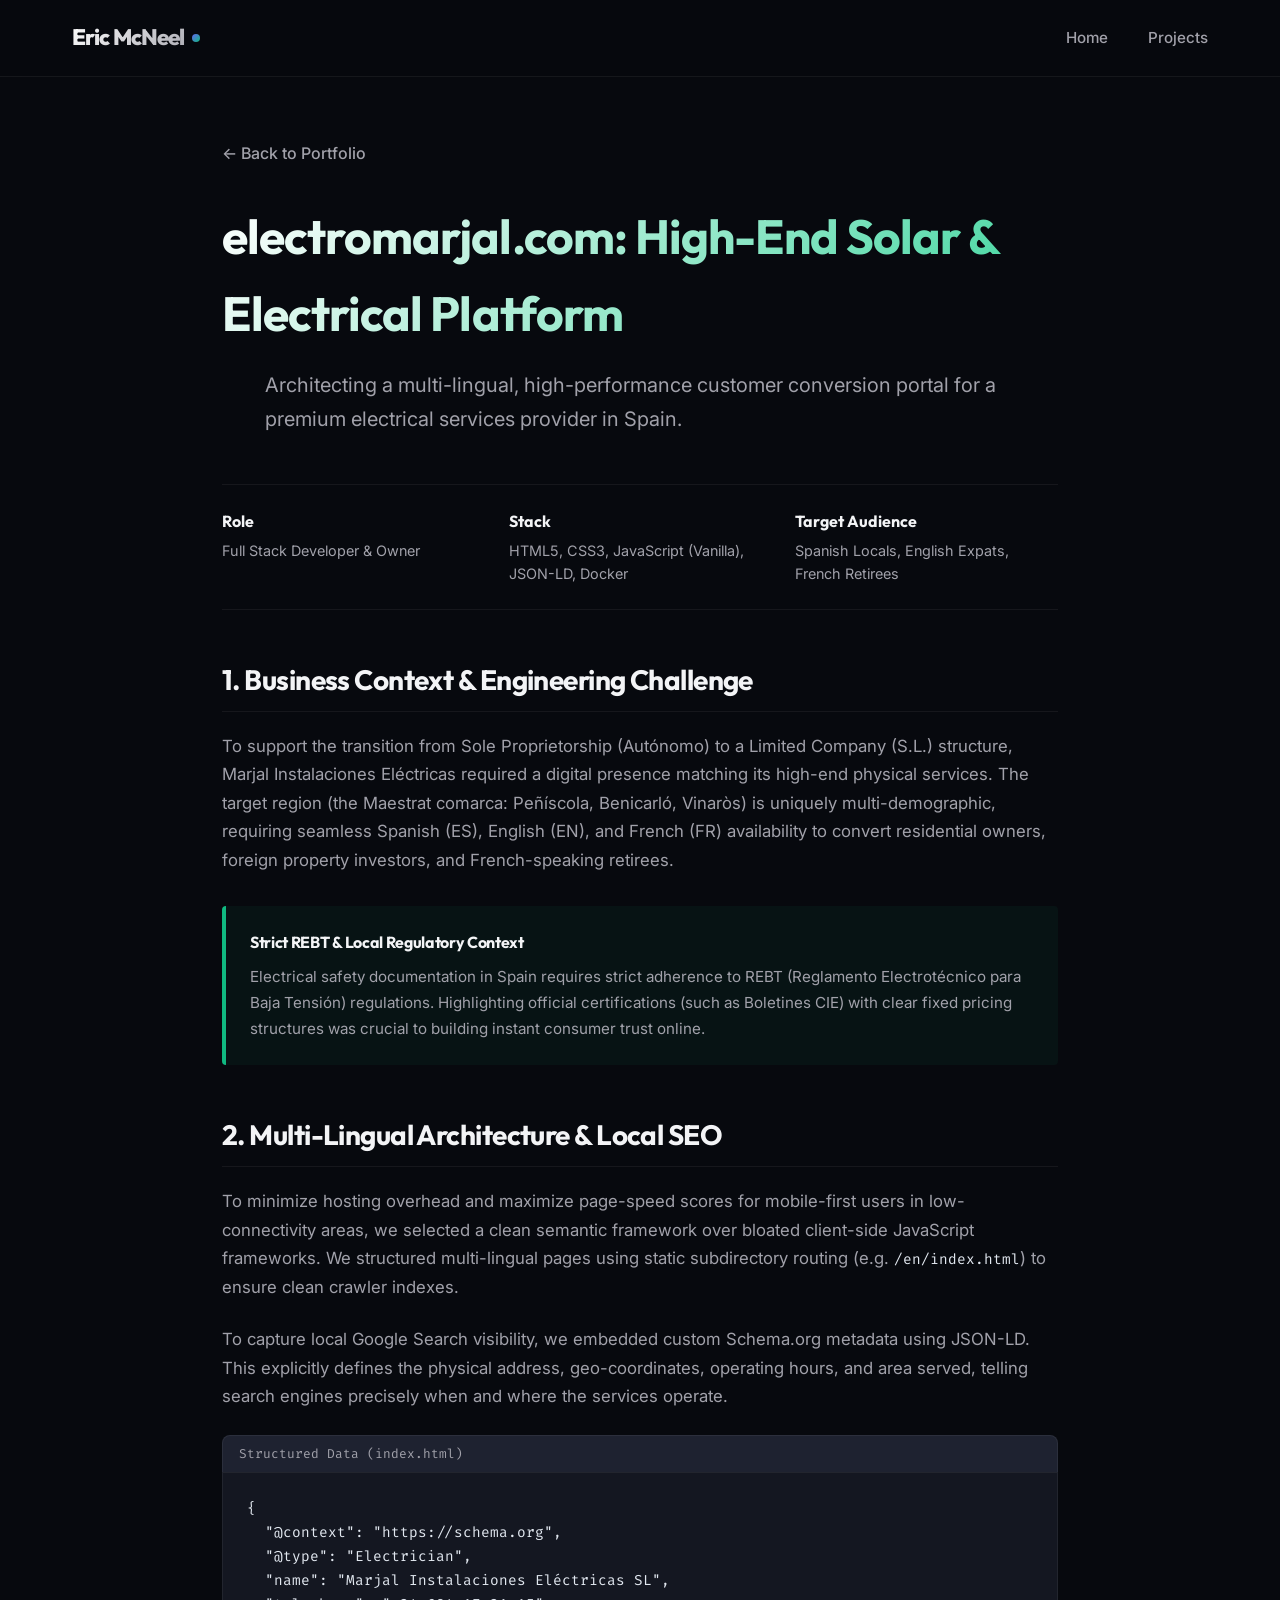
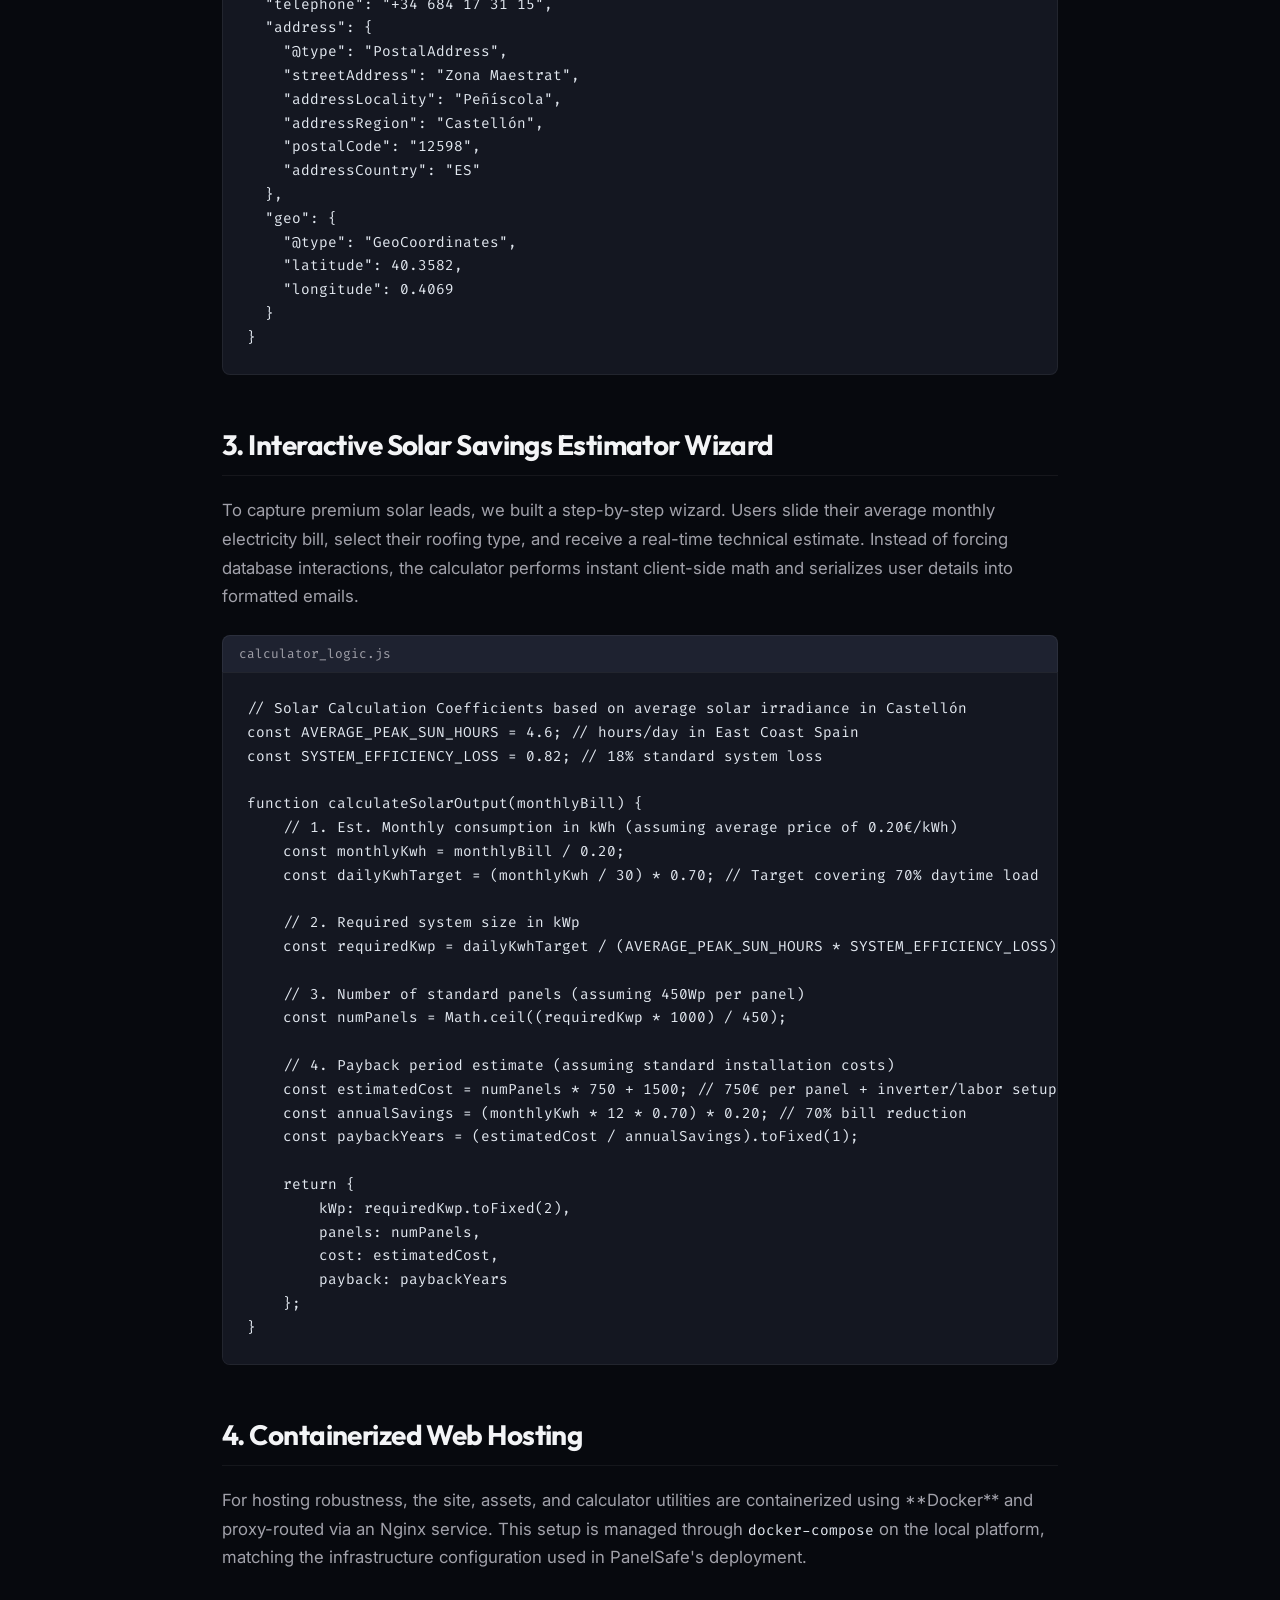
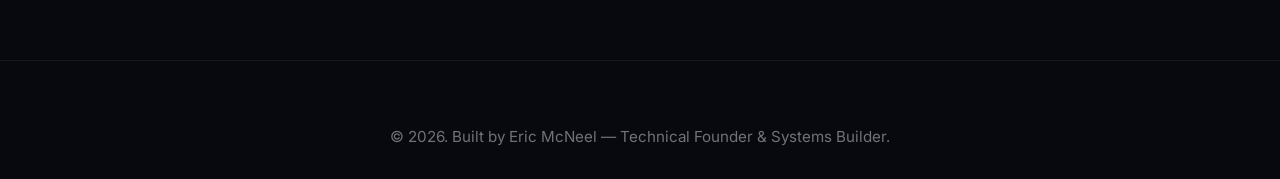
==== projects/electromarjal_case_study.html @ 5fd79336 "Initial commit: Eric McNeel portfolio site Static single-page portfolio with project case studies (P" ====
<!DOCTYPE html>
<html lang="en">
<head>
    <meta charset="UTF-8">
    <meta name="viewport" content="width=device-width, initial-scale=1.0">
    <title>electromarjal.com Case Study | Eric McNeel Portfolio</title>
    <link rel="stylesheet" href="../css/style.css">
    <!-- Google Fonts -->
    <link rel="preconnect" href="https://fonts.googleapis.com">
    <link rel="preconnect" href="https://fonts.gstatic.com" crossorigin>
    <link href="https://fonts.googleapis.com/css2?family=Inter:wght@300;400;500;600;700&family=Outfit:wght@400;600;800&family=Fira+Code:wght@400;500&display=swap" rel="stylesheet">
    <style>
        /* Specific page additions */
        body {
            font-family: var(--font-body);
        }
        .container-narrow {
            max-width: 900px;
            margin: 0 auto;
            padding: 4rem 2rem;
        }
        .back-link {
            display: inline-flex;
            align-items: center;
            color: var(--text-secondary);
            text-decoration: none;
            font-weight: 500;
            margin-bottom: 2rem;
            transition: color 0.3s;
        }
        .back-link:hover {
            color: var(--text-primary);
        }
        h1.title {
            font-size: 3rem;
            letter-spacing: -0.02em;
            margin-bottom: 1rem;
            background: linear-gradient(135deg, #ffffff, #34d399);
            -webkit-background-clip: text;
            -webkit-text-fill-color: transparent;
        }
        .meta-grid {
            display: grid;
            grid-template-columns: repeat(auto-fit, minmax(200px, 1fr));
            gap: 1.5rem;
            border-top: 1px solid var(--glass-border);
            border-bottom: 1px solid var(--glass-border);
            padding: 1.5rem 0;
            margin: 2rem 0 3rem;
            color: var(--text-secondary);
            font-size: 0.9rem;
        }
        .meta-item strong {
            display: block;
            color: var(--text-primary);
            font-family: var(--font-heading);
            font-size: 1rem;
            margin-bottom: 0.25rem;
        }
        .rich-content h2 {
            font-size: 1.75rem;
            margin: 3rem 0 1.25rem;
            border-bottom: 1px solid var(--glass-border);
            padding-bottom: 0.5rem;
        }
        .rich-content p {
            color: var(--text-secondary);
            font-size: 1.05rem;
            margin-bottom: 1.5rem;
            line-height: 1.7;
        }
        .rich-content ul {
            list-style-position: inside;
            color: var(--text-secondary);
            margin-bottom: 1.5rem;
            padding-left: 1rem;
        }
        .rich-content li {
            margin-bottom: 0.5rem;
        }
        /* Code styling */
        pre {
            background: #141721;
            border: 1px solid var(--glass-border);
            border-radius: 8px;
            padding: 1.5rem;
            overflow-x: auto;
            margin: 1.5rem 0 2rem;
        }
        code {
            font-family: 'Fira Code', monospace;
            font-size: 0.9rem;
            color: #e2e8f0;
        }
        .code-header {
            display: flex;
            justify-content: space-between;
            align-items: center;
            background: #1e2230;
            border: 1px solid var(--glass-border);
            border-bottom: none;
            padding: 0.5rem 1rem;
            border-top-left-radius: 8px;
            border-top-right-radius: 8px;
            font-size: 0.8rem;
            color: var(--text-secondary);
            margin-top: 1.5rem;
            font-family: 'Fira Code', monospace;
        }
        .code-header + pre {
            margin-top: 0;
            border-top-left-radius: 0;
            border-top-right-radius: 0;
        }
        .alert-box {
            background: rgba(16, 185, 129, 0.05);
            border-left: 4px solid var(--accent-green);
            padding: 1.5rem;
            border-radius: 4px;
            margin: 2rem 0;
        }
        .alert-box h4 {
            color: var(--text-primary);
            margin-bottom: 0.5rem;
            font-family: var(--font-heading);
        }
        .alert-box p {
            margin-bottom: 0;
            font-size: 0.95rem;
        }
    </style>
</head>
<body>
    <header>
        <nav>
            <div class="logo">Eric McNeel<span class="logo-dot"></span></div>
            <ul>
                <li><a href="../index.html">Home</a></li>
                <li><a href="../index.html#projects">Projects</a></li>
            </ul>
        </nav>
    </header>

    <main class="container-narrow">
        <a href="../index.html" class="back-link">&larr; Back to Portfolio</a>
        
        <h1 class="title">electromarjal.com: High-End Solar & Electrical Platform</h1>
        <p class="hero-subtext">Architecting a multi-lingual, high-performance customer conversion portal for a premium electrical services provider in Spain.</p>

        <div class="meta-grid">
            <div class="meta-item">
                <strong>Role</strong>
                Full Stack Developer & Owner
            </div>
            <div class="meta-item">
                <strong>Stack</strong>
                HTML5, CSS3, JavaScript (Vanilla), JSON-LD, Docker
            </div>
            <div class="meta-item">
                <strong>Target Audience</strong>
                Spanish Locals, English Expats, French Retirees
            </div>
        </div>

        <div class="rich-content">
            <h2>1. Business Context & Engineering Challenge</h2>
            <p>To support the transition from Sole Proprietorship (Autónomo) to a Limited Company (S.L.) structure, Marjal Instalaciones Eléctricas required a digital presence matching its high-end physical services. The target region (the Maestrat comarca: Peñíscola, Benicarló, Vinaròs) is uniquely multi-demographic, requiring seamless Spanish (ES), English (EN), and French (FR) availability to convert residential owners, foreign property investors, and French-speaking retirees.</p>
            
            <div class="alert-box">
                <h4>Strict REBT & Local Regulatory Context</h4>
                <p>Electrical safety documentation in Spain requires strict adherence to REBT (Reglamento Electrotécnico para Baja Tensión) regulations. Highlighting official certifications (such as Boletines CIE) with clear fixed pricing structures was crucial to building instant consumer trust online.</p>
            </div>

            <h2>2. Multi-Lingual Architecture & Local SEO</h2>
            <p>To minimize hosting overhead and maximize page-speed scores for mobile-first users in low-connectivity areas, we selected a clean semantic framework over bloated client-side JavaScript frameworks. We structured multi-lingual pages using static subdirectory routing (e.g. <code>/en/index.html</code>) to ensure clean crawler indexes.</p>
            <p>To capture local Google Search visibility, we embedded custom Schema.org metadata using JSON-LD. This explicitly defines the physical address, geo-coordinates, operating hours, and area served, telling search engines precisely when and where the services operate.</p>

            <div class="code-header">Structured Data (index.html)</div>
            <pre><code>{
  "@context": "https://schema.org",
  "@type": "Electrician",
  "name": "Marjal Instalaciones Eléctricas SL",
  "telephone": "+34 684 17 31 15",
  "address": {
    "@type": "PostalAddress",
    "streetAddress": "Zona Maestrat",
    "addressLocality": "Peñíscola",
    "addressRegion": "Castellón",
    "postalCode": "12598",
    "addressCountry": "ES"
  },
  "geo": {
    "@type": "GeoCoordinates",
    "latitude": 40.3582,
    "longitude": 0.4069
  }
}</code></pre>

            <h2>3. Interactive Solar Savings Estimator Wizard</h2>
            <p>To capture premium solar leads, we built a step-by-step wizard. Users slide their average monthly electricity bill, select their roofing type, and receive a real-time technical estimate. Instead of forcing database interactions, the calculator performs instant client-side math and serializes user details into formatted emails.</p>

            <div class="code-header">calculator_logic.js</div>
            <pre><code>// Solar Calculation Coefficients based on average solar irradiance in Castellón
const AVERAGE_PEAK_SUN_HOURS = 4.6; // hours/day in East Coast Spain
const SYSTEM_EFFICIENCY_LOSS = 0.82; // 18% standard system loss

function calculateSolarOutput(monthlyBill) {
    // 1. Est. Monthly consumption in kWh (assuming average price of 0.20€/kWh)
    const monthlyKwh = monthlyBill / 0.20;
    const dailyKwhTarget = (monthlyKwh / 30) * 0.70; // Target covering 70% daytime load
    
    // 2. Required system size in kWp
    const requiredKwp = dailyKwhTarget / (AVERAGE_PEAK_SUN_HOURS * SYSTEM_EFFICIENCY_LOSS);
    
    // 3. Number of standard panels (assuming 450Wp per panel)
    const numPanels = Math.ceil((requiredKwp * 1000) / 450);
    
    // 4. Payback period estimate (assuming standard installation costs)
    const estimatedCost = numPanels * 750 + 1500; // 750€ per panel + inverter/labor setup
    const annualSavings = (monthlyKwh * 12 * 0.70) * 0.20; // 70% bill reduction
    const paybackYears = (estimatedCost / annualSavings).toFixed(1);
    
    return {
        kWp: requiredKwp.toFixed(2),
        panels: numPanels,
        cost: estimatedCost,
        payback: paybackYears
    };
}</code></pre>

            <h2>4. Containerized Web Hosting</h2>
            <p>For hosting robustness, the site, assets, and calculator utilities are containerized using **Docker** and proxy-routed via an Nginx service. This setup is managed through <code>docker-compose</code> on the local platform, matching the infrastructure configuration used in PanelSafe's deployment.</p>
        </div>
    </main>

    <footer>
        <p>&copy; 2026. Built by Eric McNeel — Technical Founder & Systems Builder.</p>
    </footer>
</body>
</html>
---- css/style.css ----
/* ==========================================
   Core Design System & Reset
   ========================================== */
:root {
    --bg-primary: #07090e;
    --bg-secondary: #0e121a;
    --bg-tertiary: #141b27;
    
    --accent-purple: #6366f1;
    --accent-purple-hover: #4f46e5;
    --accent-purple-glow: rgba(99, 102, 241, 0.15);
    
    --accent-green: #10b981;
    --accent-green-hover: #059669;
    --accent-green-glow: rgba(16, 185, 129, 0.15);

    --accent-red: #ef4444;
    --accent-red-glow: rgba(239, 68, 68, 0.15);
    
    --text-primary: #f3f4f6;
    --text-secondary: #a1a1aa;
    --text-muted: #71717a;
    
    --glass-bg: rgba(255, 255, 255, 0.02);
    --glass-border: rgba(255, 255, 255, 0.06);
    --glass-border-hover: rgba(255, 255, 255, 0.15);
    
    --font-heading: 'Outfit', sans-serif;
    --font-body: 'Inter', sans-serif;
    --font-mono: 'Fira Code', monospace;
    
    --shadow-sm: 0 2px 8px rgba(0, 0, 0, 0.5);
    --shadow-md: 0 8px 24px rgba(0, 0, 0, 0.6);
    --shadow-lg: 0 16px 40px rgba(0, 0, 0, 0.8);
    
    --transition-smooth: all 0.4s cubic-bezier(0.16, 1, 0.3, 1);
}

* {
    box-sizing: border-box;
    margin: 0;
    padding: 0;
}

html {
    scroll-behavior: smooth;
}

body {
    background-color: var(--bg-primary);
    color: var(--text-primary);
    font-family: var(--font-body);
    line-height: 1.6;
    overflow-x: hidden;
    -webkit-font-smoothing: antialiased;
}

/* Scrollbar Customization */
::-webkit-scrollbar {
    width: 8px;
}
::-webkit-scrollbar-track {
    background: var(--bg-primary);
}
::-webkit-scrollbar-thumb {
    background: var(--bg-tertiary);
    border-radius: 4px;
}
::-webkit-scrollbar-thumb:hover {
    background: var(--accent-purple);
}

/* ==========================================
   Typography & Typography Utilities
   ========================================== */
h1, h2, h3, h4 {
    font-family: var(--font-heading);
    font-weight: 700;
    letter-spacing: -0.02em;
}

p {
    color: var(--text-secondary);
}

a {
    color: inherit;
    text-decoration: none;
    transition: var(--transition-smooth);
}

/* ==========================================
   Layout & Grid Utilities
   ========================================== */
.container {
    max-width: 1200px;
    margin: 0 auto;
    padding: 0 2rem;
}

.section {
    padding: 8rem 0;
    position: relative;
}

.section-title {
    font-size: 2.5rem;
    margin-bottom: 3.5rem;
    text-align: center;
    position: relative;
    background: linear-gradient(135deg, #ffffff, #a1a1aa);
    -webkit-background-clip: text;
    -webkit-text-fill-color: transparent;
}

.section-title::after {
    content: '';
    display: block;
    width: 60px;
    height: 4px;
    background: linear-gradient(90deg, var(--accent-purple), var(--accent-green));
    margin: 0.75rem auto 0;
    border-radius: 2px;
}

/* ==========================================
   Header & Navigation
   ========================================== */
header {
    background: rgba(7, 9, 14, 0.75);
    backdrop-filter: blur(20px);
    -webkit-backdrop-filter: blur(20px);
    border-bottom: 1px solid var(--glass-border);
    position: sticky;
    top: 0;
    z-index: 100;
    transition: var(--transition-smooth);
}

nav {
    display: flex;
    justify-content: space-between;
    align-items: center;
    max-width: 1200px;
    margin: 0 auto;
    padding: 1.25rem 2rem;
}

.logo {
    font-family: var(--font-heading);
    font-size: 1.4rem;
    font-weight: 800;
    letter-spacing: -0.04em;
    background: linear-gradient(135deg, #ffffff, #a1a1aa);
    -webkit-background-clip: text;
    -webkit-text-fill-color: transparent;
    display: flex;
    align-items: center;
    gap: 0.5rem;
}

.logo-dot {
    width: 8px;
    height: 8px;
    background: linear-gradient(135deg, var(--accent-purple), var(--accent-green));
    border-radius: 50%;
    display: inline-block;
}

nav ul {
    list-style: none;
    display: flex;
    gap: 2.5rem;
    align-items: center;
}

nav a {
    color: var(--text-secondary);
    font-size: 0.95rem;
    font-weight: 500;
    position: relative;
    padding: 0.25rem 0;
}

nav a::after {
    content: '';
    position: absolute;
    bottom: 0;
    left: 0;
    width: 0;
    height: 1px;
    background: var(--accent-purple);
    transition: var(--transition-smooth);
}

nav a:hover {
    color: var(--text-primary);
}

nav a:hover::after {
    width: 100%;
}

nav a.active {
    color: var(--text-primary);
}

nav a.active::after {
    width: 100%;
    background: linear-gradient(90deg, var(--accent-purple), var(--accent-green));
}

/* ==========================================
   Hero Section
   ========================================== */
.hero-section {
    display: flex;
    align-items: center;
    justify-content: center;
    min-height: 85vh;
    padding: 6rem 2rem;
    text-align: center;
    background: 
        radial-gradient(circle at 20% 30%, rgba(99, 102, 241, 0.08) 0%, transparent 45%),
        radial-gradient(circle at 80% 70%, rgba(16, 185, 129, 0.08) 0%, transparent 45%);
    position: relative;
}

.hero-content {
    max-width: 900px;
    z-index: 2;
}

.hero-badge-container {
    display: flex;
    justify-content: center;
    gap: 0.75rem;
    margin-bottom: 1.75rem;
    flex-wrap: wrap;
}

.badge {
    display: inline-flex;
    align-items: center;
    gap: 0.5rem;
    background: rgba(255, 255, 255, 0.03);
    border: 1px solid var(--glass-border);
    color: var(--text-primary);
    padding: 0.4rem 1.1rem;
    border-radius: 9999px;
    font-size: 0.8rem;
    font-weight: 600;
    letter-spacing: 0.03em;
    text-transform: uppercase;
}

.badge.purple {
    background: rgba(99, 102, 241, 0.06);
    border-color: rgba(99, 102, 241, 0.2);
    color: #a5b4fc;
}

.badge.green {
    background: rgba(16, 185, 129, 0.06);
    border-color: rgba(16, 185, 129, 0.2);
    color: #6ee7b7;
}

.hero-section h1 {
    font-size: 4rem;
    line-height: 1.1;
    letter-spacing: -0.03em;
    margin-bottom: 1.5rem;
    font-weight: 800;
    background: linear-gradient(135deg, #ffffff 30%, #a1a1aa 100%);
    -webkit-background-clip: text;
    -webkit-text-fill-color: transparent;
}

.hero-subtext {
    font-size: 1.25rem;
    color: var(--text-secondary);
    margin-bottom: 3rem;
    line-height: 1.7;
    max-width: 750px;
    margin-left: auto;
    margin-right: auto;
}

.cta-buttons {
    display: flex;
    justify-content: center;
    gap: 1.25rem;
}

.btn {
    display: inline-flex;
    align-items: center;
    gap: 0.5rem;
    padding: 0.85rem 2rem;
    border-radius: 10px;
    font-weight: 600;
    font-size: 0.95rem;
    transition: var(--transition-smooth);
    cursor: pointer;
}

.btn.primary-purple {
    background-color: var(--accent-purple);
    color: white;
    box-shadow: 0 4px 20px rgba(99, 102, 241, 0.25);
}

.btn.primary-purple:hover {
    background-color: var(--accent-purple-hover);
    transform: translateY(-3px);
    box-shadow: 0 10px 25px rgba(99, 102, 241, 0.4);
}

.btn.primary-green {
    background-color: var(--accent-green);
    color: white;
    box-shadow: 0 4px 20px rgba(16, 185, 129, 0.25);
}

.btn.primary-green:hover {
    background-color: var(--accent-green-hover);
    transform: translateY(-3px);
    box-shadow: 0 10px 25px rgba(16, 185, 129, 0.4);
}

.btn.secondary {
    background: var(--glass-bg);
    color: var(--text-primary);
    border: 1px solid var(--glass-border);
}

.btn.secondary:hover {
    background: var(--glass-hover);
    border-color: var(--glass-border-hover);
    transform: translateY(-3px);
}

/* ==========================================
   Two-Column Spotlight Projects Section
   ========================================== */
.projects-grid {
    display: grid;
    grid-template-columns: repeat(2, 1fr);
    gap: 2.5rem;
}

.project-card {
    background: var(--bg-secondary);
    border: 1px solid var(--glass-border);
    border-radius: 20px;
    padding: 3rem;
    position: relative;
    overflow: hidden;
    display: flex;
    flex-direction: column;
    justify-content: space-between;
    transition: var(--transition-smooth);
}

.project-card::before {
    content: '';
    position: absolute;
    top: 0;
    left: 0;
    right: 0;
    height: 4px;
    background: transparent;
    transition: var(--transition-smooth);
}

.project-card.purple::before {
    background: linear-gradient(90deg, var(--accent-purple), transparent);
}

.project-card.green::before {
    background: linear-gradient(90deg, var(--accent-green), transparent);
}

.project-card:hover {
    transform: translateY(-6px);
    border-color: var(--glass-border-hover);
    box-shadow: var(--shadow-lg);
}

.project-card.purple:hover {
    box-shadow: 0 20px 40px rgba(99, 102, 241, 0.07);
}

.project-card.green:hover {
    box-shadow: 0 20px 40px rgba(16, 185, 129, 0.07);
}

.project-header {
    display: flex;
    justify-content: space-between;
    align-items: flex-start;
    margin-bottom: 1.5rem;
}

.project-icon {
    font-size: 2.5rem;
    line-height: 1;
}

.project-card h3 {
    font-size: 1.8rem;
    margin-bottom: 1rem;
    color: var(--text-primary);
}

.project-description {
    color: var(--text-secondary);
    font-size: 1.05rem;
    margin-bottom: 2rem;
    line-height: 1.6;
    flex-grow: 1;
}

.tag-list {
    display: flex;
    flex-wrap: wrap;
    gap: 0.6rem;
    list-style: none;
    margin-bottom: 2.5rem;
}

.tag-list li {
    background: var(--bg-tertiary);
    border: 1px solid var(--glass-border);
    padding: 0.35rem 0.8rem;
    border-radius: 6px;
    font-size: 0.8rem;
    font-weight: 500;
    color: var(--text-secondary);
    transition: var(--transition-smooth);
}

.project-card.purple:hover .tag-list li {
    border-color: rgba(99, 102, 241, 0.2);
}

.project-card.green:hover .tag-list li {
    border-color: rgba(16, 185, 129, 0.2);
}

.project-footer {
    display: flex;
    justify-content: space-between;
    align-items: center;
}

.project-link {
    font-weight: 600;
    font-size: 0.95rem;
    display: inline-flex;
    align-items: center;
    gap: 0.4rem;
}

.project-card.purple .project-link {
    color: #818cf8;
}

.project-card.green .project-link {
    color: #34d399;
}

.project-card.purple .project-link:hover {
    color: #a5b4fc;
}

.project-card.green .project-link:hover {
    color: #6ee7b7;
}

/* ==========================================
   About Section & Trajectory Timeline
   ========================================== */
.about-grid {
    display: grid;
    grid-template-columns: 1.1fr 0.9fr;
    gap: 4rem;
    align-items: start;
}

.about-text p {
    font-size: 1.1rem;
    line-height: 1.7;
    margin-bottom: 1.5rem;
}

.profile-card {
    background: var(--bg-secondary);
    border: 1px solid var(--glass-border);
    border-radius: 20px;
    padding: 2.5rem;
    box-shadow: var(--shadow-md);
}

.profile-title {
    font-size: 1.3rem;
    margin-bottom: 1.5rem;
    display: flex;
    align-items: center;
    gap: 0.5rem;
    color: var(--text-primary);
    border-bottom: 1px solid var(--glass-border);
    padding-bottom: 0.75rem;
}

.profile-details {
    display: flex;
    flex-direction: column;
    gap: 1.25rem;
}

.profile-item {
    display: flex;
    flex-direction: column;
}

.profile-item label {
    font-size: 0.8rem;
    color: var(--text-muted);
    text-transform: uppercase;
    letter-spacing: 0.05em;
    font-weight: 600;
}

.profile-item span {
    font-size: 1.05rem;
    font-weight: 500;
    color: var(--text-primary);
}

/* ==========================================
   Systems Storytelling (YouTube / Communication)
   ========================================== */
.communication-card {
    background: linear-gradient(135deg, var(--bg-secondary) 0%, var(--bg-tertiary) 100%);
    border: 1px solid var(--glass-border);
    border-radius: 24px;
    padding: 4rem;
    display: grid;
    grid-template-columns: 1.2fr 0.8fr;
    gap: 4rem;
    align-items: center;
    position: relative;
    overflow: hidden;
}

.communication-card::before {
    content: '';
    position: absolute;
    bottom: -100px;
    right: -100px;
    width: 300px;
    height: 300px;
    background: radial-gradient(circle, rgba(239, 68, 68, 0.06) 0%, transparent 70%);
    z-index: 1;
}

.communication-info {
    z-index: 2;
}

.communication-info h3 {
    font-size: 2.2rem;
    margin-bottom: 1.25rem;
    line-height: 1.2;
}

.communication-info p {
    font-size: 1.1rem;
    line-height: 1.7;
    margin-bottom: 2rem;
}

.youtube-wrapper {
    position: relative;
    border-radius: 16px;
    overflow: hidden;
    aspect-ratio: 16/9;
    border: 1px solid var(--glass-border);
    box-shadow: var(--shadow-lg);
    background: #000;
    display: flex;
    align-items: center;
    justify-content: center;
    z-index: 2;
    transition: var(--transition-smooth);
}

.youtube-wrapper:hover {
    transform: scale(1.02);
    border-color: rgba(239, 68, 68, 0.4);
}

.youtube-mock-bg {
    position: absolute;
    width: 100%;
    height: 100%;
    background: linear-gradient(rgba(0,0,0,0.6), rgba(0,0,0,0.85)), url('https://img.youtube.com/vi/placeholder/maxresdefault.jpg') center/cover no-repeat;
    filter: blur(1px);
}

.youtube-play-btn {
    width: 68px;
    height: 68px;
    background: var(--accent-red);
    border-radius: 50%;
    display: flex;
    align-items: center;
    justify-content: center;
    z-index: 2;
    box-shadow: 0 4px 20px rgba(239, 68, 68, 0.5);
    transition: var(--transition-smooth);
}

.youtube-play-btn::after {
    content: '';
    display: block;
    width: 0;
    height: 0;
    border-style: solid;
    border-width: 10px 0 10px 18px;
    border-color: transparent transparent transparent #ffffff;
    margin-left: 5px;
}

.youtube-wrapper:hover .youtube-play-btn {
    transform: scale(1.1);
    background: #ff0000;
    box-shadow: 0 6px 25px rgba(259, 68, 68, 0.7);
}

.youtube-channel-name {
    position: absolute;
    bottom: 1rem;
    left: 1.25rem;
    z-index: 2;
    font-weight: 600;
    font-size: 0.9rem;
    display: flex;
    align-items: center;
    gap: 0.5rem;
    color: var(--text-primary);
}

.youtube-channel-logo {
    width: 24px;
    height: 24px;
    background: red;
    border-radius: 50%;
    display: flex;
    align-items: center;
    justify-content: center;
    font-size: 0.6rem;
    font-weight: bold;
    color: white;
}

/* ==========================================
   Contact Section
   ========================================== */
.contact-container {
    max-width: 800px;
    margin: 0 auto;
    text-align: center;
}

.contact-card {
    background: var(--bg-secondary);
    border: 1px solid var(--glass-border);
    border-radius: 24px;
    padding: 4rem;
    margin-top: 2rem;
    box-shadow: var(--shadow-md);
}

.contact-card h3 {
    font-size: 1.8rem;
    margin-bottom: 1rem;
}

.contact-card p {
    font-size: 1.1rem;
    margin-bottom: 2.5rem;
}

.contact-methods {
    display: flex;
    justify-content: center;
    gap: 1.5rem;
    flex-wrap: wrap;
}

.contact-btn {
    display: inline-flex;
    align-items: center;
    gap: 0.5rem;
    background: var(--bg-tertiary);
    border: 1px solid var(--glass-border);
    padding: 0.8rem 1.75rem;
    border-radius: 10px;
    font-weight: 500;
    transition: var(--transition-smooth);
}

.contact-btn:hover {
    border-color: var(--accent-purple);
    background: var(--glass-hover);
    transform: translateY(-2px);
}

/* ==========================================
   Footer
   ========================================== */
footer {
    border-top: 1px solid var(--glass-border);
    padding: 4rem 0;
    text-align: center;
    background: var(--bg-primary);
}

footer p {
    color: var(--text-muted);
    font-size: 0.95rem;
}

.footer-logo {
    font-family: var(--font-heading);
    font-size: 1.25rem;
    font-weight: 800;
    margin-bottom: 1rem;
    color: var(--text-primary);
}

/* ==========================================
   Responsive Design
   ========================================== */
@media (max-width: 1024px) {
    .projects-grid {
        grid-template-columns: 1fr;
        gap: 2rem;
    }
    
    .about-grid {
        grid-template-columns: 1fr;
        gap: 3rem;
    }
    
    .communication-card {
        grid-template-columns: 1fr;
        gap: 3rem;
        padding: 3rem;
    }
    
    .hero-section h1 {
        font-size: 3.2rem;
    }
}

@media (max-width: 768px) {
    .hero-section h1 {
        font-size: 2.5rem;
    }
    
    .hero-subtext {
        font-size: 1.1rem;
    }
    
    .cta-buttons {
        flex-direction: column;
        align-items: stretch;
    }
    
    .contact-methods {
        flex-direction: column;
    }
    
    .contact-card {
        padding: 2.5rem 1.5rem;
    }
    
    nav {
        flex-direction: column;
        gap: 1rem;
    }
}
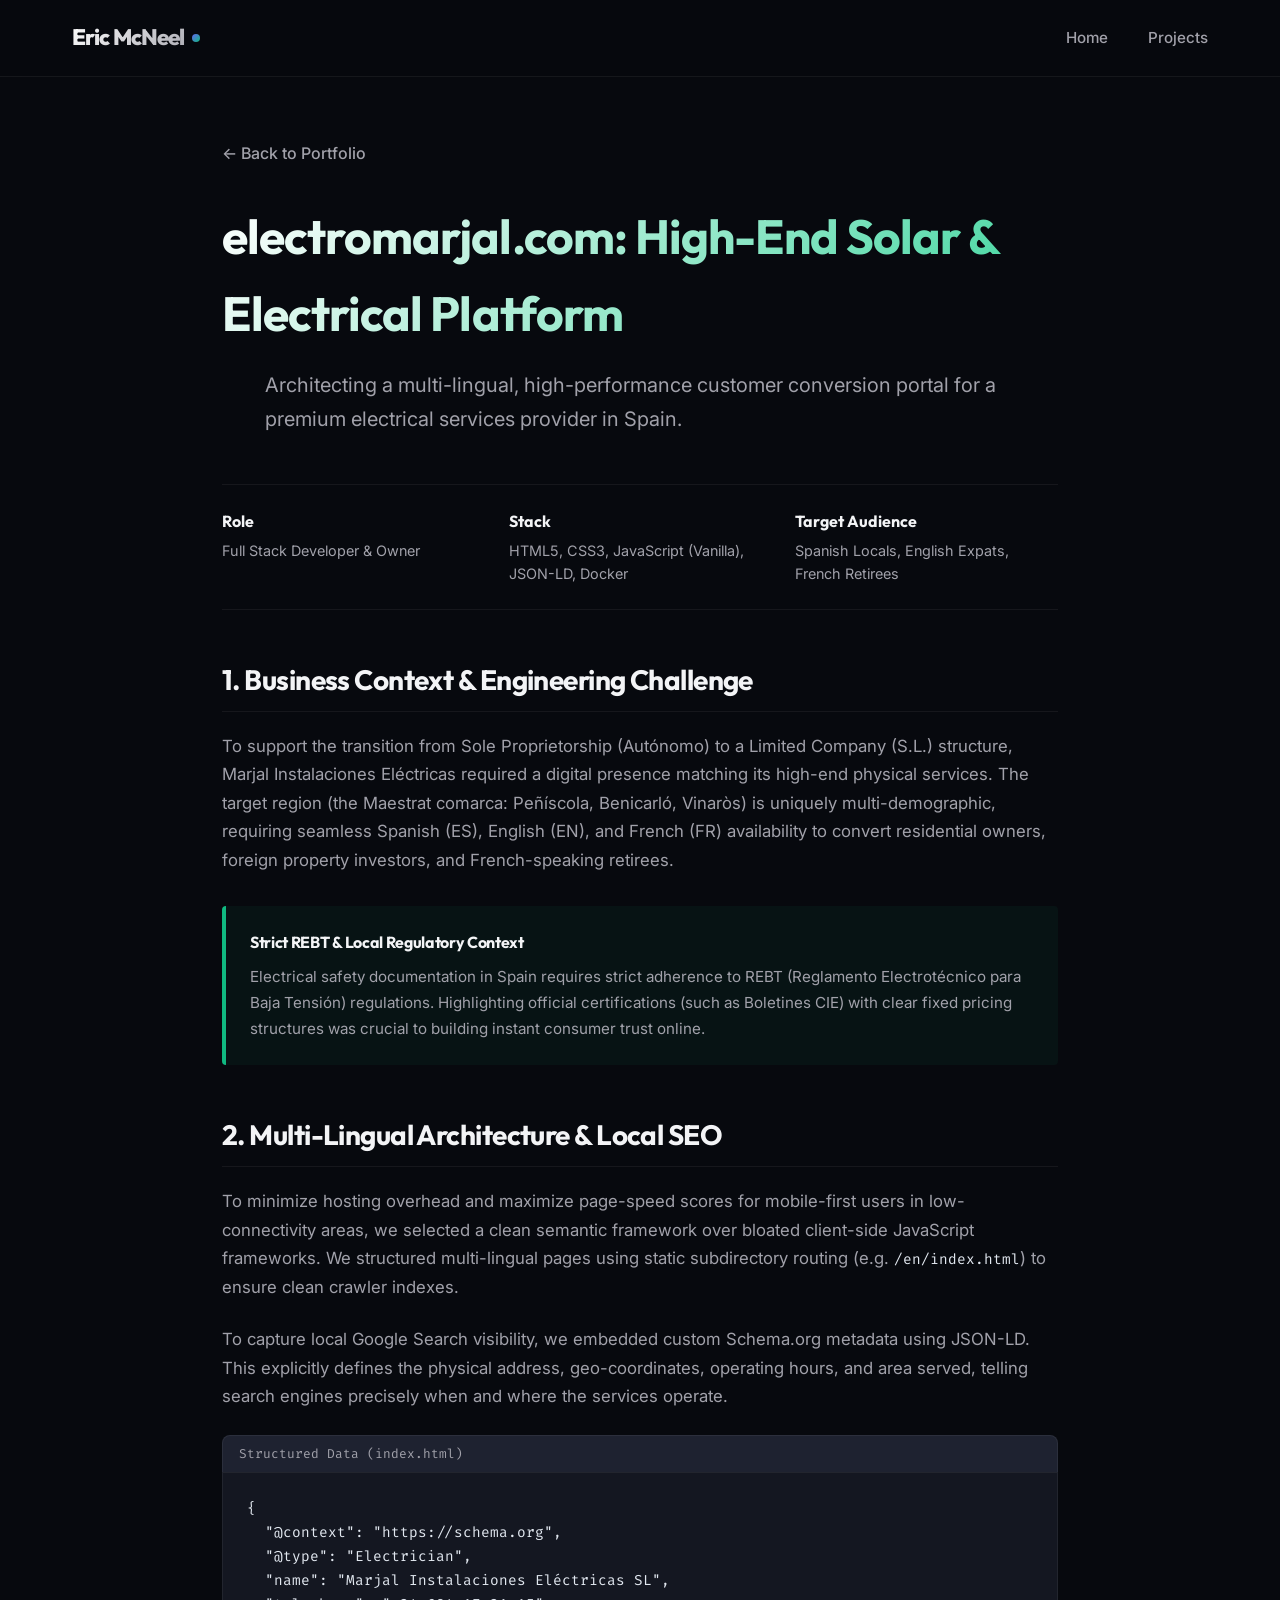
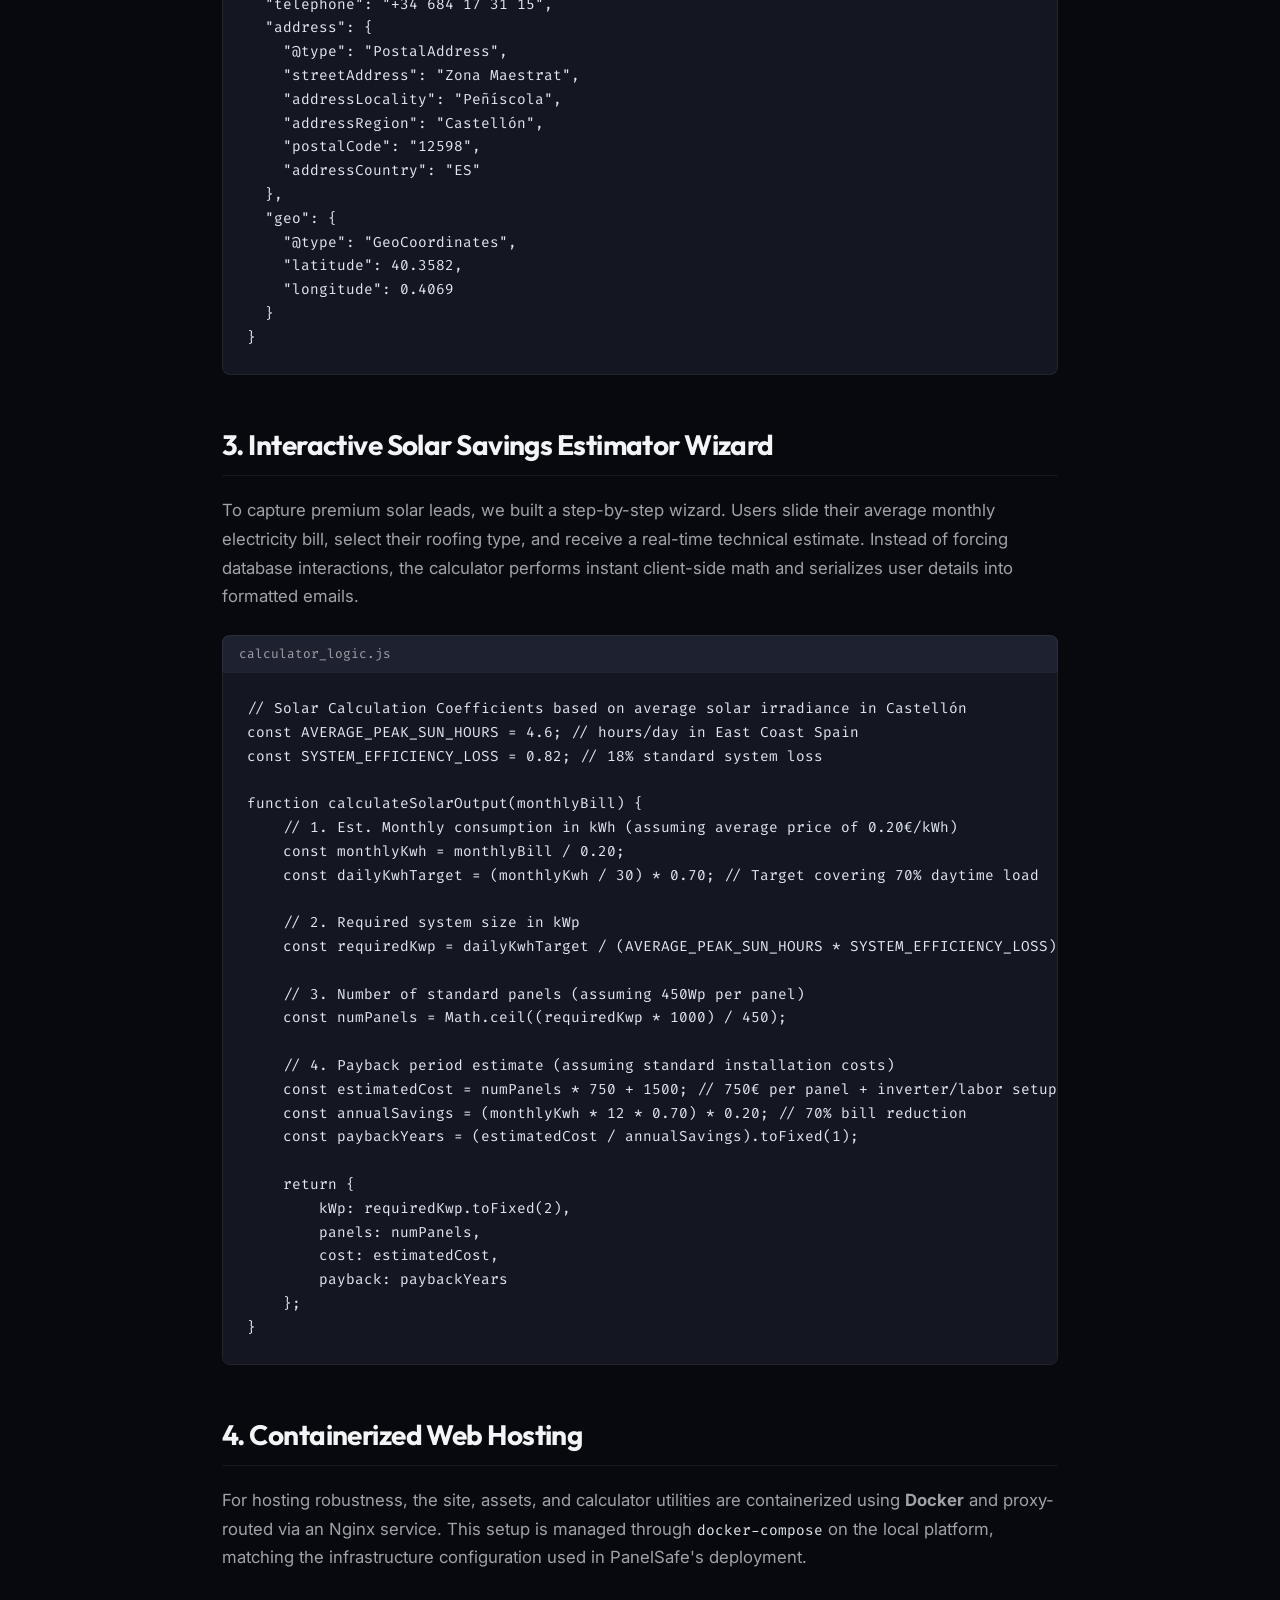
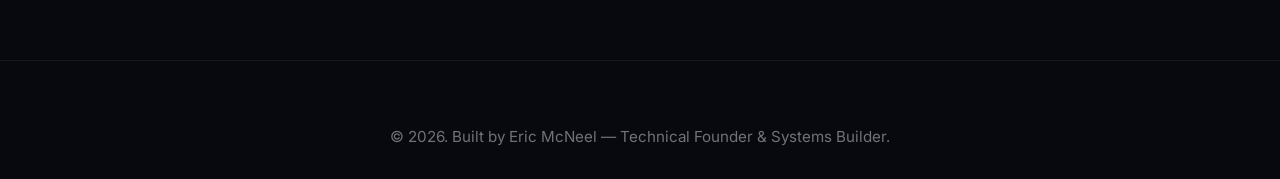
==== commit 77664ff6: "Correct SAHI claims: replace with the label-bug and ablation story SAHI was removed from the PanelSa" ====
--- a/projects/electromarjal_case_study.html
+++ b/projects/electromarjal_case_study.html
@@ -229,7 +229,7 @@
 }</code></pre>
 
             <h2>4. Containerized Web Hosting</h2>
-            <p>For hosting robustness, the site, assets, and calculator utilities are containerized using **Docker** and proxy-routed via an Nginx service. This setup is managed through <code>docker-compose</code> on the local platform, matching the infrastructure configuration used in PanelSafe's deployment.</p>
+            <p>For hosting robustness, the site, assets, and calculator utilities are containerized using <strong>Docker</strong> and proxy-routed via an Nginx service. This setup is managed through <code>docker-compose</code> on the local platform, matching the infrastructure configuration used in PanelSafe's deployment.</p>
         </div>
     </main>
 
--- a/css/style.css
+++ b/css/style.css
@@ -16,6 +16,10 @@
 
     --accent-red: #ef4444;
     --accent-red-glow: rgba(239, 68, 68, 0.15);
+
+    --accent-amber: #f59e0b;
+    --accent-amber-hover: #d97706;
+    --accent-amber-glow: rgba(245, 158, 11, 0.15);
     
     --text-primary: #f3f4f6;
     --text-secondary: #a1a1aa;
@@ -264,6 +268,12 @@
     background: rgba(16, 185, 129, 0.06);
     border-color: rgba(16, 185, 129, 0.2);
     color: #6ee7b7;
+}
+
+.badge.amber {
+    background: rgba(245, 158, 11, 0.06);
+    border-color: rgba(245, 158, 11, 0.2);
+    color: #fcd34d;
 }
 
 .hero-section h1 {
@@ -346,7 +356,10 @@
    ========================================== */
 .projects-grid {
     display: grid;
-    grid-template-columns: repeat(2, 1fr);
+    /* auto-fit rather than a fixed 2 columns: fits 3 cards across at desktop
+       width and reflows to 2 (then 1, via the mobile breakpoint below) as the
+       viewport narrows, so adding a further card needs no CSS change. */
+    grid-template-columns: repeat(auto-fit, minmax(320px, 1fr));
     gap: 2.5rem;
 }
 
@@ -382,6 +395,10 @@
     background: linear-gradient(90deg, var(--accent-green), transparent);
 }
 
+.project-card.amber::before {
+    background: linear-gradient(90deg, var(--accent-amber), transparent);
+}
+
 .project-card:hover {
     transform: translateY(-6px);
     border-color: var(--glass-border-hover);
@@ -396,11 +413,25 @@
     box-shadow: 0 20px 40px rgba(16, 185, 129, 0.07);
 }
 
+.project-card.amber:hover {
+    box-shadow: 0 20px 40px rgba(245, 158, 11, 0.07);
+}
+
 .project-header {
     display: flex;
     justify-content: space-between;
     align-items: flex-start;
     margin-bottom: 1.5rem;
+}
+
+.project-image {
+    width: 100%;
+    height: auto;
+    max-height: 260px;
+    object-fit: cover;
+    border-radius: 12px;
+    margin-bottom: 1.5rem;
+    border: 1px solid var(--glass-border);
 }
 
 .project-icon {
@@ -449,6 +480,10 @@
     border-color: rgba(16, 185, 129, 0.2);
 }
 
+.project-card.amber:hover .tag-list li {
+    border-color: rgba(245, 158, 11, 0.2);
+}
+
 .project-footer {
     display: flex;
     justify-content: space-between;
@@ -471,12 +506,20 @@
     color: #34d399;
 }
 
+.project-card.amber .project-link {
+    color: #fbbf24;
+}
+
 .project-card.purple .project-link:hover {
     color: #a5b4fc;
 }
 
 .project-card.green .project-link:hover {
     color: #6ee7b7;
+}
+
+.project-card.amber .project-link:hover {
+    color: #fcd34d;
 }
 
 /* ==========================================
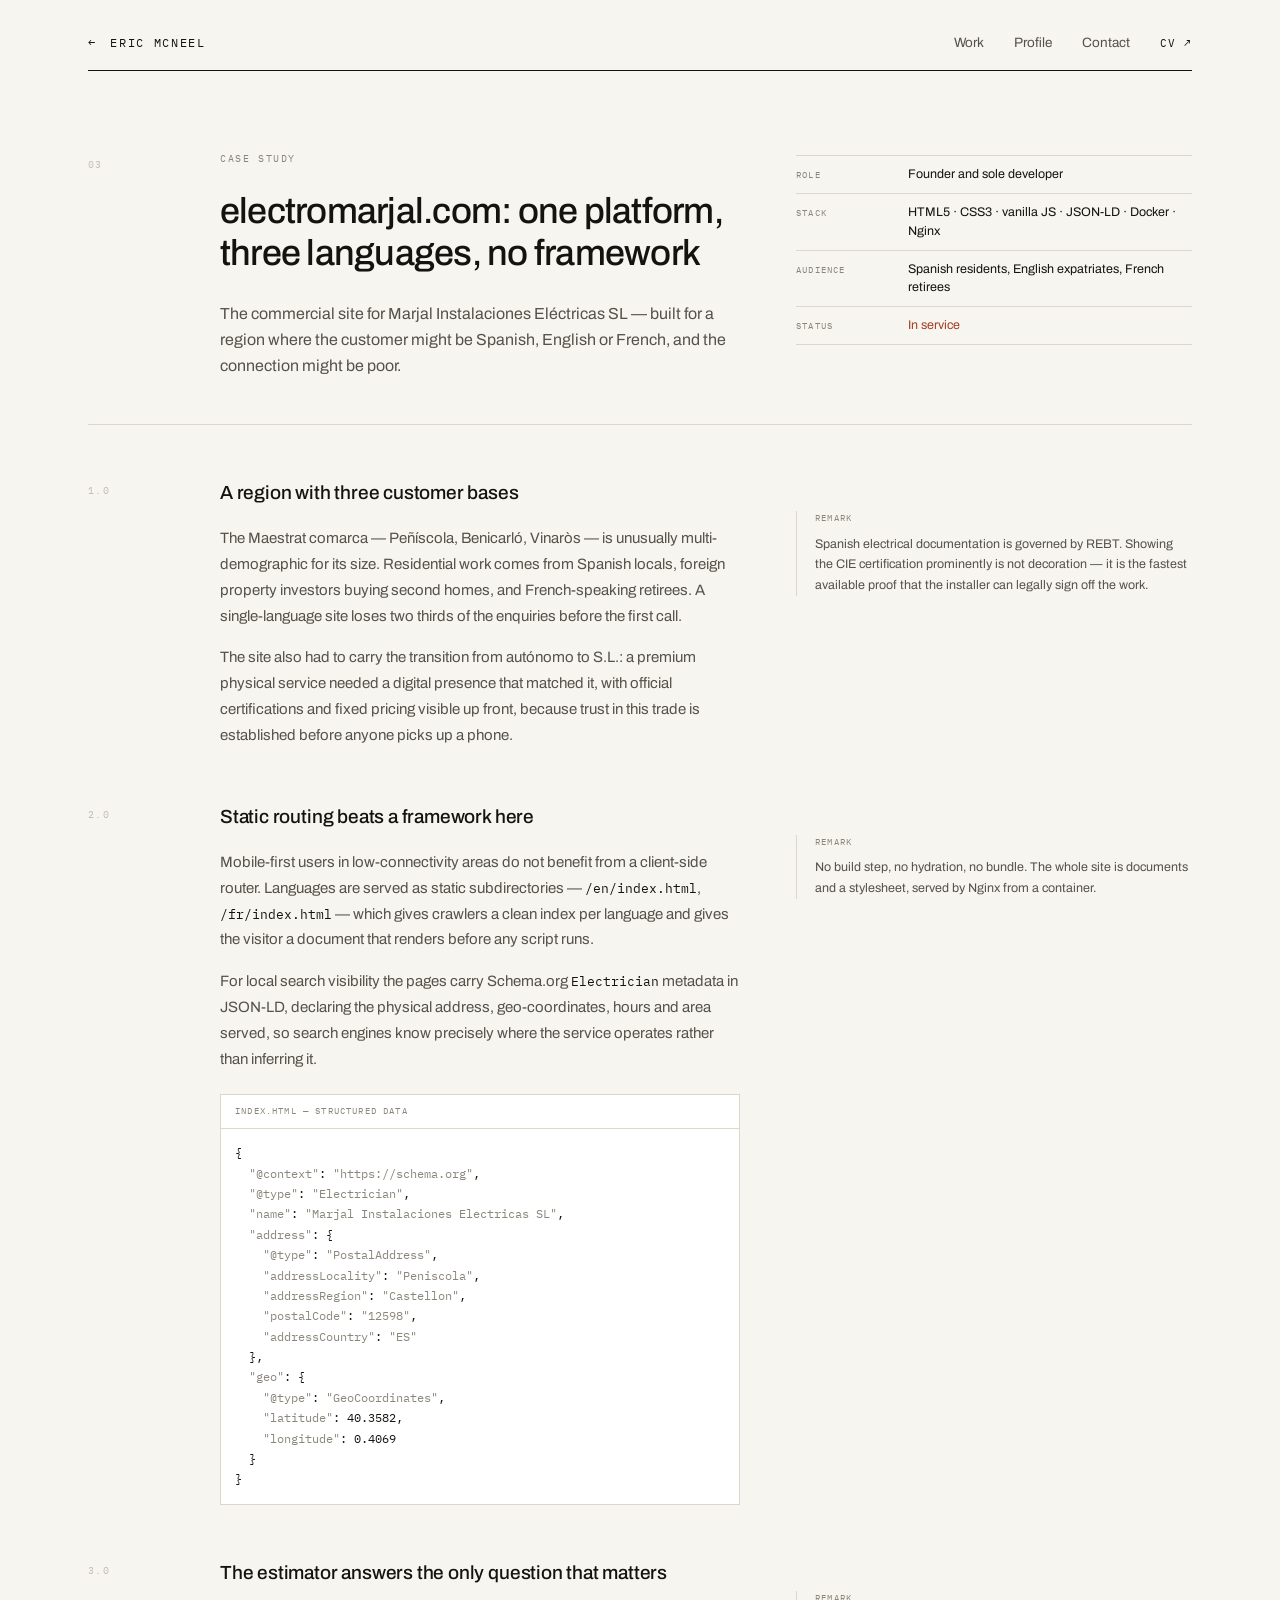
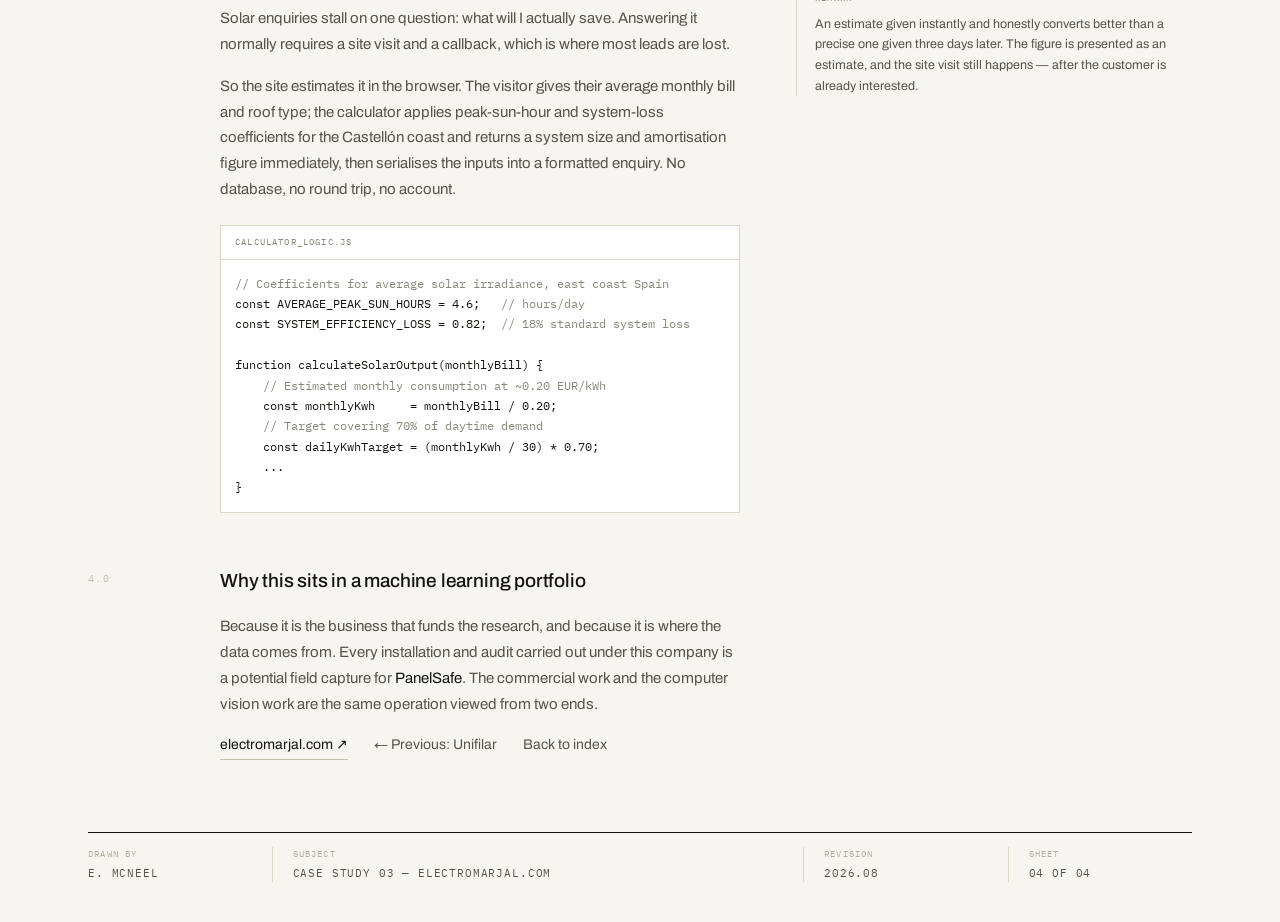
==== commit 7b022373: "wip: portfolio redesign checkpoint (Aug 26 session) Checkpoint of uncommitted redesign work found in" ====
--- a/projects/electromarjal_case_study.html
+++ b/projects/electromarjal_case_study.html
@@ -1,240 +1,194 @@
 <!DOCTYPE html>
 <html lang="en">
 <head>
-    <meta charset="UTF-8">
-    <meta name="viewport" content="width=device-width, initial-scale=1.0">
-    <title>electromarjal.com Case Study | Eric McNeel Portfolio</title>
-    <link rel="stylesheet" href="../css/style.css">
-    <!-- Google Fonts -->
-    <link rel="preconnect" href="https://fonts.googleapis.com">
-    <link rel="preconnect" href="https://fonts.gstatic.com" crossorigin>
-    <link href="https://fonts.googleapis.com/css2?family=Inter:wght@300;400;500;600;700&family=Outfit:wght@400;600;800&family=Fira+Code:wght@400;500&display=swap" rel="stylesheet">
-    <style>
-        /* Specific page additions */
-        body {
-            font-family: var(--font-body);
-        }
-        .container-narrow {
-            max-width: 900px;
-            margin: 0 auto;
-            padding: 4rem 2rem;
-        }
-        .back-link {
-            display: inline-flex;
-            align-items: center;
-            color: var(--text-secondary);
-            text-decoration: none;
-            font-weight: 500;
-            margin-bottom: 2rem;
-            transition: color 0.3s;
-        }
-        .back-link:hover {
-            color: var(--text-primary);
-        }
-        h1.title {
-            font-size: 3rem;
-            letter-spacing: -0.02em;
-            margin-bottom: 1rem;
-            background: linear-gradient(135deg, #ffffff, #34d399);
-            -webkit-background-clip: text;
-            -webkit-text-fill-color: transparent;
-        }
-        .meta-grid {
-            display: grid;
-            grid-template-columns: repeat(auto-fit, minmax(200px, 1fr));
-            gap: 1.5rem;
-            border-top: 1px solid var(--glass-border);
-            border-bottom: 1px solid var(--glass-border);
-            padding: 1.5rem 0;
-            margin: 2rem 0 3rem;
-            color: var(--text-secondary);
-            font-size: 0.9rem;
-        }
-        .meta-item strong {
-            display: block;
-            color: var(--text-primary);
-            font-family: var(--font-heading);
-            font-size: 1rem;
-            margin-bottom: 0.25rem;
-        }
-        .rich-content h2 {
-            font-size: 1.75rem;
-            margin: 3rem 0 1.25rem;
-            border-bottom: 1px solid var(--glass-border);
-            padding-bottom: 0.5rem;
-        }
-        .rich-content p {
-            color: var(--text-secondary);
-            font-size: 1.05rem;
-            margin-bottom: 1.5rem;
-            line-height: 1.7;
-        }
-        .rich-content ul {
-            list-style-position: inside;
-            color: var(--text-secondary);
-            margin-bottom: 1.5rem;
-            padding-left: 1rem;
-        }
-        .rich-content li {
-            margin-bottom: 0.5rem;
-        }
-        /* Code styling */
-        pre {
-            background: #141721;
-            border: 1px solid var(--glass-border);
-            border-radius: 8px;
-            padding: 1.5rem;
-            overflow-x: auto;
-            margin: 1.5rem 0 2rem;
-        }
-        code {
-            font-family: 'Fira Code', monospace;
-            font-size: 0.9rem;
-            color: #e2e8f0;
-        }
-        .code-header {
-            display: flex;
-            justify-content: space-between;
-            align-items: center;
-            background: #1e2230;
-            border: 1px solid var(--glass-border);
-            border-bottom: none;
-            padding: 0.5rem 1rem;
-            border-top-left-radius: 8px;
-            border-top-right-radius: 8px;
-            font-size: 0.8rem;
-            color: var(--text-secondary);
-            margin-top: 1.5rem;
-            font-family: 'Fira Code', monospace;
-        }
-        .code-header + pre {
-            margin-top: 0;
-            border-top-left-radius: 0;
-            border-top-right-radius: 0;
-        }
-        .alert-box {
-            background: rgba(16, 185, 129, 0.05);
-            border-left: 4px solid var(--accent-green);
-            padding: 1.5rem;
-            border-radius: 4px;
-            margin: 2rem 0;
-        }
-        .alert-box h4 {
-            color: var(--text-primary);
-            margin-bottom: 0.5rem;
-            font-family: var(--font-heading);
-        }
-        .alert-box p {
-            margin-bottom: 0;
-            font-size: 0.95rem;
-        }
-    </style>
+<meta charset="UTF-8">
+<meta name="viewport" content="width=device-width, initial-scale=1.0">
+<title>electromarjal.com — Eric McNeel</title>
+
+<meta name="description" content="A trilingual conversion platform for a Spanish electrical and solar installer: static multilingual routing, JSON-LD local SEO, and a client-side solar savings estimator.">
+<meta name="author" content="Eric McNeel">
+<link rel="canonical" href="https://ericmcneel.com/projects/electromarjal_case_study.html">
+
+<meta property="og:type" content="article">
+<meta property="og:title" content="electromarjal.com: a trilingual platform for a Spanish installer">
+<meta property="og:description" content="Static multilingual routing, JSON-LD local SEO, and a client-side solar savings estimator.">
+<meta name="twitter:card" content="summary">
+
+<link rel="preconnect" href="https://fonts.googleapis.com">
+<link rel="preconnect" href="https://fonts.gstatic.com" crossorigin>
+<link href="https://fonts.googleapis.com/css2?family=Archivo:wght@400;500;600&family=IBM+Plex+Mono:wght@400;500&display=swap" rel="stylesheet">
+<link rel="stylesheet" href="../css/style.css">
 </head>
 <body>
-    <header>
-        <nav>
-            <div class="logo">Eric McNeel<span class="logo-dot"></span></div>
-            <ul>
-                <li><a href="../index.html">Home</a></li>
-                <li><a href="../index.html#projects">Projects</a></li>
-            </ul>
-        </nav>
-    </header>
 
-    <main class="container-narrow">
-        <a href="../index.html" class="back-link">&larr; Back to Portfolio</a>
-        
-        <h1 class="title">electromarjal.com: High-End Solar & Electrical Platform</h1>
-        <p class="hero-subtext">Architecting a multi-lingual, high-performance customer conversion portal for a premium electrical services provider in Spain.</p>
+<a class="skip" href="#main">Skip to content</a>
 
-        <div class="meta-grid">
-            <div class="meta-item">
-                <strong>Role</strong>
-                Full Stack Developer & Owner
-            </div>
-            <div class="meta-item">
-                <strong>Stack</strong>
-                HTML5, CSS3, JavaScript (Vanilla), JSON-LD, Docker
-            </div>
-            <div class="meta-item">
-                <strong>Target Audience</strong>
-                Spanish Locals, English Expats, French Retirees
+<header class="masthead">
+    <a class="wordmark" href="../index.html">&#8592;&#8195;Eric McNeel</a>
+    <button class="nav__toggle" type="button" aria-expanded="false" aria-controls="nav">Index</button>
+    <nav class="nav" id="nav">
+        <a href="../index.html#work">Work</a>
+        <a href="../index.html#profile">Profile</a>
+        <a href="../index.html#contact">Contact</a>
+        <a class="nav__cv" href="mailto:ericmcneel@gmail.com?subject=CV%20request">CV &#8599;</a>
+    </nav>
+</header>
+<hr class="rule">
+
+<main id="main">
+
+    <article class="row row--doc doc-head">
+        <div><span class="desig">03</span></div>
+        <div>
+            <p class="label">Case study</p>
+            <h1>electromarjal.com: one platform, three languages, no framework</h1>
+            <p class="doc-head__sub">The commercial site for Marjal Instalaciones El&#233;ctricas SL &#8212; built for a region where the customer might be Spanish, English or French, and the connection might be poor.</p>
+        </div>
+        <div>
+            <div class="spec spec--head">
+                <div class="spec__row">
+                    <div class="spec__key">Role</div>
+                    <div class="spec__val">Founder and sole developer</div>
+                </div>
+                <div class="spec__row">
+                    <div class="spec__key">Stack</div>
+                    <div class="spec__val">HTML5 &#183; CSS3 &#183; vanilla JS &#183; JSON-LD &#183; Docker &#183; Nginx</div>
+                </div>
+                <div class="spec__row">
+                    <div class="spec__key">Audience</div>
+                    <div class="spec__val">Spanish residents, English expatriates, French retirees</div>
+                </div>
+                <div class="spec__row">
+                    <div class="spec__key">Status</div>
+                    <div class="spec__val spec__val--status">In service</div>
+                </div>
             </div>
         </div>
+    </article>
 
-        <div class="rich-content">
-            <h2>1. Business Context & Engineering Challenge</h2>
-            <p>To support the transition from Sole Proprietorship (Autónomo) to a Limited Company (S.L.) structure, Marjal Instalaciones Eléctricas required a digital presence matching its high-end physical services. The target region (the Maestrat comarca: Peñíscola, Benicarló, Vinaròs) is uniquely multi-demographic, requiring seamless Spanish (ES), English (EN), and French (FR) availability to convert residential owners, foreign property investors, and French-speaking retirees.</p>
-            
-            <div class="alert-box">
-                <h4>Strict REBT & Local Regulatory Context</h4>
-                <p>Electrical safety documentation in Spain requires strict adherence to REBT (Reglamento Electrotécnico para Baja Tensión) regulations. Highlighting official certifications (such as Boletines CIE) with clear fixed pricing structures was crucial to building instant consumer trust online.</p>
+    <hr class="rule--hair">
+
+    <!-- 1.0 -->
+    <section class="row row--doc doc-section">
+        <div><span class="desig doc-section__num">1.0</span></div>
+        <div>
+            <h2>A region with three customer bases</h2>
+            <p>The Maestrat comarca &#8212; Pe&#241;&#237;scola, Benicarl&#243;, Vinar&#242;s &#8212; is unusually multi-demographic for its size. Residential work comes from Spanish locals, foreign property investors buying second homes, and French-speaking retirees. A single-language site loses two thirds of the enquiries before the first call.</p>
+            <p>The site also had to carry the transition from aut&#243;nomo to S.L.: a premium physical service needed a digital presence that matched it, with official certifications and fixed pricing visible up front, because trust in this trade is established before anyone picks up a phone.</p>
+        </div>
+        <div>
+            <aside class="remark">
+                <div class="remark__key">Remark</div>
+                <p>Spanish electrical documentation is governed by REBT. Showing the CIE certification prominently is not decoration &#8212; it is the fastest available proof that the installer can legally sign off the work.</p>
+            </aside>
+        </div>
+    </section>
+
+    <!-- 2.0 -->
+    <section class="row row--doc doc-section">
+        <div><span class="desig doc-section__num">2.0</span></div>
+        <div>
+            <h2>Static routing beats a framework here</h2>
+            <p>Mobile-first users in low-connectivity areas do not benefit from a client-side router. Languages are served as static subdirectories &#8212; <code>/en/index.html</code>, <code>/fr/index.html</code> &#8212; which gives crawlers a clean index per language and gives the visitor a document that renders before any script runs.</p>
+            <p>For local search visibility the pages carry Schema.org <code>Electrician</code> metadata in JSON-LD, declaring the physical address, geo-coordinates, hours and area served, so search engines know precisely where the service operates rather than inferring it.</p>
+
+            <div class="listing">
+                <div class="listing__name">index.html &#8212; structured data</div>
+<pre>{
+  <span class="cm">"@context"</span>: <span class="cm">"https://schema.org"</span>,
+  <span class="cm">"@type"</span>: <span class="cm">"Electrician"</span>,
+  <span class="cm">"name"</span>: <span class="cm">"Marjal Instalaciones Electricas SL"</span>,
+  <span class="cm">"address"</span>: {
+    <span class="cm">"@type"</span>: <span class="cm">"PostalAddress"</span>,
+    <span class="cm">"addressLocality"</span>: <span class="cm">"Peniscola"</span>,
+    <span class="cm">"addressRegion"</span>: <span class="cm">"Castellon"</span>,
+    <span class="cm">"postalCode"</span>: <span class="cm">"12598"</span>,
+    <span class="cm">"addressCountry"</span>: <span class="cm">"ES"</span>
+  },
+  <span class="cm">"geo"</span>: {
+    <span class="cm">"@type"</span>: <span class="cm">"GeoCoordinates"</span>,
+    <span class="cm">"latitude"</span>: 40.3582,
+    <span class="cm">"longitude"</span>: 0.4069
+  }
+}</pre>
             </div>
+        </div>
+        <div>
+            <aside class="remark">
+                <div class="remark__key">Remark</div>
+                <p>No build step, no hydration, no bundle. The whole site is documents and a stylesheet, served by Nginx from a container.</p>
+            </aside>
+        </div>
+    </section>
 
-            <h2>2. Multi-Lingual Architecture & Local SEO</h2>
-            <p>To minimize hosting overhead and maximize page-speed scores for mobile-first users in low-connectivity areas, we selected a clean semantic framework over bloated client-side JavaScript frameworks. We structured multi-lingual pages using static subdirectory routing (e.g. <code>/en/index.html</code>) to ensure clean crawler indexes.</p>
-            <p>To capture local Google Search visibility, we embedded custom Schema.org metadata using JSON-LD. This explicitly defines the physical address, geo-coordinates, operating hours, and area served, telling search engines precisely when and where the services operate.</p>
+    <!-- 3.0 -->
+    <section class="row row--doc doc-section">
+        <div><span class="desig doc-section__num">3.0</span></div>
+        <div>
+            <h2>The estimator answers the only question that matters</h2>
+            <p>Solar enquiries stall on one question: what will I actually save. Answering it normally requires a site visit and a callback, which is where most leads are lost.</p>
+            <p>So the site estimates it in the browser. The visitor gives their average monthly bill and roof type; the calculator applies peak-sun-hour and system-loss coefficients for the Castell&#243;n coast and returns a system size and amortisation figure immediately, then serialises the inputs into a formatted enquiry. No database, no round trip, no account.</p>
 
-            <div class="code-header">Structured Data (index.html)</div>
-            <pre><code>{
-  "@context": "https://schema.org",
-  "@type": "Electrician",
-  "name": "Marjal Instalaciones Eléctricas SL",
-  "telephone": "+34 684 17 31 15",
-  "address": {
-    "@type": "PostalAddress",
-    "streetAddress": "Zona Maestrat",
-    "addressLocality": "Peñíscola",
-    "addressRegion": "Castellón",
-    "postalCode": "12598",
-    "addressCountry": "ES"
-  },
-  "geo": {
-    "@type": "GeoCoordinates",
-    "latitude": 40.3582,
-    "longitude": 0.4069
-  }
-}</code></pre>
-
-            <h2>3. Interactive Solar Savings Estimator Wizard</h2>
-            <p>To capture premium solar leads, we built a step-by-step wizard. Users slide their average monthly electricity bill, select their roofing type, and receive a real-time technical estimate. Instead of forcing database interactions, the calculator performs instant client-side math and serializes user details into formatted emails.</p>
-
-            <div class="code-header">calculator_logic.js</div>
-            <pre><code>// Solar Calculation Coefficients based on average solar irradiance in Castellón
-const AVERAGE_PEAK_SUN_HOURS = 4.6; // hours/day in East Coast Spain
-const SYSTEM_EFFICIENCY_LOSS = 0.82; // 18% standard system loss
+            <div class="listing">
+                <div class="listing__name">calculator_logic.js</div>
+<pre><span class="cm">// Coefficients for average solar irradiance, east coast Spain</span>
+const AVERAGE_PEAK_SUN_HOURS = 4.6;   <span class="cm">// hours/day</span>
+const SYSTEM_EFFICIENCY_LOSS = 0.82;  <span class="cm">// 18% standard system loss</span>
 
 function calculateSolarOutput(monthlyBill) {
-    // 1. Est. Monthly consumption in kWh (assuming average price of 0.20€/kWh)
-    const monthlyKwh = monthlyBill / 0.20;
-    const dailyKwhTarget = (monthlyKwh / 30) * 0.70; // Target covering 70% daytime load
-    
-    // 2. Required system size in kWp
-    const requiredKwp = dailyKwhTarget / (AVERAGE_PEAK_SUN_HOURS * SYSTEM_EFFICIENCY_LOSS);
-    
-    // 3. Number of standard panels (assuming 450Wp per panel)
-    const numPanels = Math.ceil((requiredKwp * 1000) / 450);
-    
-    // 4. Payback period estimate (assuming standard installation costs)
-    const estimatedCost = numPanels * 750 + 1500; // 750€ per panel + inverter/labor setup
-    const annualSavings = (monthlyKwh * 12 * 0.70) * 0.20; // 70% bill reduction
-    const paybackYears = (estimatedCost / annualSavings).toFixed(1);
-    
-    return {
-        kWp: requiredKwp.toFixed(2),
-        panels: numPanels,
-        cost: estimatedCost,
-        payback: paybackYears
-    };
-}</code></pre>
+    <span class="cm">// Estimated monthly consumption at ~0.20 EUR/kWh</span>
+    const monthlyKwh     = monthlyBill / 0.20;
+    <span class="cm">// Target covering 70% of daytime demand</span>
+    const dailyKwhTarget = (monthlyKwh / 30) * 0.70;
+    ...
+}</pre>
+            </div>
+        </div>
+        <div>
+            <aside class="remark">
+                <div class="remark__key">Remark</div>
+                <p>An estimate given instantly and honestly converts better than a precise one given three days later. The figure is presented as an estimate, and the site visit still happens &#8212; after the customer is already interested.</p>
+            </aside>
+        </div>
+    </section>
 
-            <h2>4. Containerized Web Hosting</h2>
-            <p>For hosting robustness, the site, assets, and calculator utilities are containerized using <strong>Docker</strong> and proxy-routed via an Nginx service. This setup is managed through <code>docker-compose</code> on the local platform, matching the infrastructure configuration used in PanelSafe's deployment.</p>
+    <!-- 4.0 -->
+    <section class="row row--doc doc-section doc-section--last">
+        <div><span class="desig doc-section__num">4.0</span></div>
+        <div>
+            <h2>Why this sits in a machine learning portfolio</h2>
+            <p>Because it is the business that funds the research, and because it is where the data comes from. Every installation and audit carried out under this company is a potential field capture for <a href="panelsafe_case_study.html">PanelSafe</a>. The commercial work and the computer vision work are the same operation viewed from two ends.</p>
+
+            <p class="doc-nav">
+                <a href="https://electromarjal.com" target="_blank" rel="noopener noreferrer">electromarjal.com &#8599;</a>
+                <a href="unifilar_case_study.html">&#8592; Previous: Unifilar</a>
+                <a href="../index.html">Back to index</a>
+            </p>
         </div>
-    </main>
+        <div></div>
+    </section>
 
-    <footer>
-        <p>&copy; 2026. Built by Eric McNeel — Technical Founder & Systems Builder.</p>
-    </footer>
+</main>
+
+<footer class="titleblock">
+    <div class="titleblock__cell">
+        <div class="titleblock__key">Drawn by</div>
+        <div class="titleblock__val">E. McNeel</div>
+    </div>
+    <div class="titleblock__cell titleblock__cell--wide">
+        <div class="titleblock__key">Subject</div>
+        <div class="titleblock__val">Case study 03 &#8212; electromarjal.com</div>
+    </div>
+    <div class="titleblock__cell">
+        <div class="titleblock__key">Revision</div>
+        <div class="titleblock__val">2026.08</div>
+    </div>
+    <div class="titleblock__cell">
+        <div class="titleblock__key">Sheet</div>
+        <div class="titleblock__val">04 of 04</div>
+    </div>
+</footer>
+
+<script src="../js/portfolio.js"></script>
 </body>
 </html>
--- a/css/style.css
+++ b/css/style.css
@@ -1,839 +1,611 @@
-/* ==========================================
-   Core Design System & Reset
-   ========================================== */
+/* ==========================================================================
+   Eric McNeel — portfolio
+   Direction: engineering document, dialled well down.
+   Warm paper, black ink, two line weights, one redline accent.
+
+   Hints in use (see design/SystemSheet.dc.html):
+     H1  two line weights            H4  numbered figure captions
+     H2  field/value spec rows       H5  title block footer
+     H3  margin designators          H6  remark column (case studies)
+
+   Deliberately not used: gradients, glass, shadows, emoji icons,
+   badge pills, indigo, Inter, dark-as-default.
+   ========================================================================== */
+
 :root {
-    --bg-primary: #07090e;
-    --bg-secondary: #0e121a;
-    --bg-tertiary: #141b27;
-    
-    --accent-purple: #6366f1;
-    --accent-purple-hover: #4f46e5;
-    --accent-purple-glow: rgba(99, 102, 241, 0.15);
-    
-    --accent-green: #10b981;
-    --accent-green-hover: #059669;
-    --accent-green-glow: rgba(16, 185, 129, 0.15);
-
-    --accent-red: #ef4444;
-    --accent-red-glow: rgba(239, 68, 68, 0.15);
-
-    --accent-amber: #f59e0b;
-    --accent-amber-hover: #d97706;
-    --accent-amber-glow: rgba(245, 158, 11, 0.15);
-    
-    --text-primary: #f3f4f6;
-    --text-secondary: #a1a1aa;
-    --text-muted: #71717a;
-    
-    --glass-bg: rgba(255, 255, 255, 0.02);
-    --glass-border: rgba(255, 255, 255, 0.06);
-    --glass-border-hover: rgba(255, 255, 255, 0.15);
-    
-    --font-heading: 'Outfit', sans-serif;
-    --font-body: 'Inter', sans-serif;
-    --font-mono: 'Fira Code', monospace;
-    
-    --shadow-sm: 0 2px 8px rgba(0, 0, 0, 0.5);
-    --shadow-md: 0 8px 24px rgba(0, 0, 0, 0.6);
-    --shadow-lg: 0 16px 40px rgba(0, 0, 0, 0.8);
-    
-    --transition-smooth: all 0.4s cubic-bezier(0.16, 1, 0.3, 1);
-}
-
-* {
-    box-sizing: border-box;
+    /* Surface */
+    --paper:        #F7F5F0;   /* ground */
+    --sheet:        #FFFFFF;   /* drawing insets only */
+
+    /* Ink */
+    --ink:          #14130F;   /* headings, values */
+    --body:         #55524A;   /* body copy */
+    --muted:        #8A867A;   /* mono labels, captions */
+    --faint:        #B4AEA0;   /* title-block keys */
+    --ghost:        #C4BFB1;   /* margin designators */
+
+    /* Rules — H1: two weights, used as hierarchy */
+    --rule-ink:     #14130F;   /* structure */
+    --rule-hair:    #DCD7CB;   /* fields */
+
+    /* Accent — a draughtsman's redline. Status and focus only. */
+    --redline:      #A63D24;
+
+    --font-text: Archivo, 'Helvetica Neue', Helvetica, Arial, sans-serif;
+    --font-mono: 'IBM Plex Mono', ui-monospace, 'SF Mono', Menlo, Consolas, monospace;
+
+    --margin:  88px;   /* page margin, desktop */
+    --rail:    76px;   /* left designator gutter */
+    --gutter:  56px;   /* column gap */
+    --aside:  448px;   /* evidence / spec column */
+}
+
+*, *::before, *::after { box-sizing: border-box; }
+
+html { scroll-behavior: smooth; }
+@media (prefers-reduced-motion: reduce) {
+    html { scroll-behavior: auto; }
+}
+
+body {
     margin: 0;
-    padding: 0;
-}
-
-html {
-    scroll-behavior: smooth;
-}
-
-body {
-    background-color: var(--bg-primary);
-    color: var(--text-primary);
-    font-family: var(--font-body);
-    line-height: 1.6;
-    overflow-x: hidden;
+    background: var(--paper);
+    color: var(--ink);
+    font-family: var(--font-text);
+    font-size: 15px;
+    line-height: 1.65;
     -webkit-font-smoothing: antialiased;
-}
-
-/* Scrollbar Customization */
-::-webkit-scrollbar {
-    width: 8px;
-}
-::-webkit-scrollbar-track {
-    background: var(--bg-primary);
-}
-::-webkit-scrollbar-thumb {
-    background: var(--bg-tertiary);
-    border-radius: 4px;
-}
-::-webkit-scrollbar-thumb:hover {
-    background: var(--accent-purple);
-}
-
-/* ==========================================
-   Typography & Typography Utilities
-   ========================================== */
-h1, h2, h3, h4 {
-    font-family: var(--font-heading);
-    font-weight: 700;
-    letter-spacing: -0.02em;
-}
-
-p {
-    color: var(--text-secondary);
-}
-
-a {
-    color: inherit;
-    text-decoration: none;
-    transition: var(--transition-smooth);
-}
-
-/* ==========================================
-   Layout & Grid Utilities
-   ========================================== */
-.container {
-    max-width: 1200px;
-    margin: 0 auto;
-    padding: 0 2rem;
-}
-
-.section {
-    padding: 8rem 0;
-    position: relative;
-}
-
-.section-title {
-    font-size: 2.5rem;
-    margin-bottom: 3.5rem;
-    text-align: center;
-    position: relative;
-    background: linear-gradient(135deg, #ffffff, #a1a1aa);
-    -webkit-background-clip: text;
-    -webkit-text-fill-color: transparent;
-}
-
-.section-title::after {
-    content: '';
-    display: block;
-    width: 60px;
-    height: 4px;
-    background: linear-gradient(90deg, var(--accent-purple), var(--accent-green));
-    margin: 0.75rem auto 0;
-    border-radius: 2px;
-}
-
-/* ==========================================
-   Header & Navigation
-   ========================================== */
-header {
-    background: rgba(7, 9, 14, 0.75);
-    backdrop-filter: blur(20px);
-    -webkit-backdrop-filter: blur(20px);
-    border-bottom: 1px solid var(--glass-border);
-    position: sticky;
-    top: 0;
-    z-index: 100;
-    transition: var(--transition-smooth);
-}
-
-nav {
+    text-rendering: optimizeLegibility;
+}
+
+h1, h2, h3 { font-weight: 500; letter-spacing: -0.015em; margin: 0; }
+p { margin: 0; text-wrap: pretty; }
+img { max-width: 100%; height: auto; display: block; }
+
+a { color: var(--ink); text-decoration: none; }
+a:hover { color: var(--redline); }
+:focus-visible { outline: 2px solid var(--redline); outline-offset: 3px; }
+
+::selection { background: rgba(166, 61, 36, 0.14); }
+
+/* Skip link — keyboard users land on content, not the nav. */
+.skip {
+    position: absolute; left: -9999px;
+    font-family: var(--font-mono); font-size: 11px;
+    letter-spacing: 0.12em; text-transform: uppercase;
+}
+.skip:focus {
+    left: var(--margin); top: 12px; z-index: 10;
+    background: var(--sheet); padding: 10px 14px;
+    border: 1px solid var(--rule-ink);
+}
+
+/* --------------------------------------------------------------------------
+   Primitives
+   -------------------------------------------------------------------------- */
+
+.sheet { margin: 0 var(--margin); }
+
+/* H1 — structure rule vs. field hairline */
+.rule       { height: 1px; background: var(--rule-ink); margin: 0 var(--margin); border: 0; }
+.rule--hair { height: 1px; background: var(--rule-hair); margin: 0 var(--margin); border: 0; }
+
+.mono {
+    font-family: var(--font-mono);
+    font-size: 10px;
+    letter-spacing: 0.14em;
+    text-transform: uppercase;
+}
+
+.label {
+    font-family: var(--font-mono);
+    font-size: 10px;
+    letter-spacing: 0.16em;
+    text-transform: uppercase;
+    color: var(--muted);
+}
+
+/* H3 — margin designator. Deliberately at ~30% the weight of the line. */
+.desig {
+    font-family: var(--font-mono);
+    font-size: 10px;
+    letter-spacing: 0.14em;
+    color: var(--ghost);
+}
+
+/* Row: [designator rail] [main column] [aside] */
+.row {
+    display: grid;
+    grid-template-columns: var(--rail) minmax(0, 1fr) var(--aside);
+    gap: 0 var(--gutter);
+    margin: 0 var(--margin);
+}
+.row--wide  { grid-template-columns: var(--rail) minmax(0, 1fr); }
+.row--doc   { grid-template-columns: var(--rail) minmax(0, 680px) 396px; }
+
+/* Vertical rhythm for the rows that are not projects or doc sections. */
+.row--body  { padding: 40px 0 72px; }
+.row--last  { padding: 40px 0 80px; }
+.row--fig   { padding-top: 48px; }
+
+/* --------------------------------------------------------------------------
+   Header
+   -------------------------------------------------------------------------- */
+
+.masthead {
     display: flex;
     justify-content: space-between;
-    align-items: center;
-    max-width: 1200px;
-    margin: 0 auto;
-    padding: 1.25rem 2rem;
-}
-
-.logo {
-    font-family: var(--font-heading);
-    font-size: 1.4rem;
-    font-weight: 800;
-    letter-spacing: -0.04em;
-    background: linear-gradient(135deg, #ffffff, #a1a1aa);
-    -webkit-background-clip: text;
-    -webkit-text-fill-color: transparent;
+    align-items: baseline;
+    gap: 24px;
+    padding: 32px var(--margin) 16px;
+}
+
+.wordmark {
+    font-family: var(--font-mono);
+    font-size: 12px;
+    letter-spacing: 0.14em;
+    text-transform: uppercase;
+    color: var(--ink);
+}
+
+.nav { display: flex; align-items: baseline; gap: 30px; }
+.nav a { font-size: 13.5px; color: var(--body); }
+.nav a[aria-current="true"] { color: var(--ink); }
+.nav .nav__cv {
+    font-family: var(--font-mono);
+    font-size: 11px;
+    letter-spacing: 0.1em;
+    text-transform: uppercase;
+    color: var(--ink);
+}
+.nav__toggle { display: none; }
+
+/* --------------------------------------------------------------------------
+   Hero
+   -------------------------------------------------------------------------- */
+
+.hero { padding: 104px 0 108px; }
+
+.hero h1 {
+    font-size: 42px;
+    line-height: 1.14;
+    letter-spacing: -0.021em;
+    max-width: 920px;
+}
+
+.hero__sub {
+    font-size: 15.5px;
+    line-height: 1.65;
+    color: var(--body);
+    margin-top: 30px;
+    max-width: 60ch;
+}
+
+.hero__avail {
     display: flex;
     align-items: center;
-    gap: 0.5rem;
-}
-
-.logo-dot {
-    width: 8px;
-    height: 8px;
-    background: linear-gradient(135deg, var(--accent-purple), var(--accent-green));
-    border-radius: 50%;
-    display: inline-block;
-}
-
-nav ul {
-    list-style: none;
-    display: flex;
-    gap: 2.5rem;
-    align-items: center;
-}
-
-nav a {
-    color: var(--text-secondary);
-    font-size: 0.95rem;
-    font-weight: 500;
-    position: relative;
-    padding: 0.25rem 0;
-}
-
-nav a::after {
-    content: '';
-    position: absolute;
-    bottom: 0;
-    left: 0;
-    width: 0;
-    height: 1px;
-    background: var(--accent-purple);
-    transition: var(--transition-smooth);
-}
-
-nav a:hover {
-    color: var(--text-primary);
-}
-
-nav a:hover::after {
-    width: 100%;
-}
-
-nav a.active {
-    color: var(--text-primary);
-}
-
-nav a.active::after {
-    width: 100%;
-    background: linear-gradient(90deg, var(--accent-purple), var(--accent-green));
-}
-
-/* ==========================================
-   Hero Section
-   ========================================== */
-.hero-section {
-    display: flex;
-    align-items: center;
-    justify-content: center;
-    min-height: 85vh;
-    padding: 6rem 2rem;
-    text-align: center;
-    background: 
-        radial-gradient(circle at 20% 30%, rgba(99, 102, 241, 0.08) 0%, transparent 45%),
-        radial-gradient(circle at 80% 70%, rgba(16, 185, 129, 0.08) 0%, transparent 45%);
-    position: relative;
-}
-
-.hero-content {
-    max-width: 900px;
-    z-index: 2;
-}
-
-.hero-badge-container {
-    display: flex;
-    justify-content: center;
-    gap: 0.75rem;
-    margin-bottom: 1.75rem;
-    flex-wrap: wrap;
-}
-
-.badge {
-    display: inline-flex;
-    align-items: center;
-    gap: 0.5rem;
-    background: rgba(255, 255, 255, 0.03);
-    border: 1px solid var(--glass-border);
-    color: var(--text-primary);
-    padding: 0.4rem 1.1rem;
-    border-radius: 9999px;
-    font-size: 0.8rem;
-    font-weight: 600;
-    letter-spacing: 0.03em;
-    text-transform: uppercase;
-}
-
-.badge.purple {
-    background: rgba(99, 102, 241, 0.06);
-    border-color: rgba(99, 102, 241, 0.2);
-    color: #a5b4fc;
-}
-
-.badge.green {
-    background: rgba(16, 185, 129, 0.06);
-    border-color: rgba(16, 185, 129, 0.2);
-    color: #6ee7b7;
-}
-
-.badge.amber {
-    background: rgba(245, 158, 11, 0.06);
-    border-color: rgba(245, 158, 11, 0.2);
-    color: #fcd34d;
-}
-
-.hero-section h1 {
-    font-size: 4rem;
-    line-height: 1.1;
-    letter-spacing: -0.03em;
-    margin-bottom: 1.5rem;
-    font-weight: 800;
-    background: linear-gradient(135deg, #ffffff 30%, #a1a1aa 100%);
-    -webkit-background-clip: text;
-    -webkit-text-fill-color: transparent;
-}
-
-.hero-subtext {
-    font-size: 1.25rem;
-    color: var(--text-secondary);
-    margin-bottom: 3rem;
-    line-height: 1.7;
-    max-width: 750px;
-    margin-left: auto;
-    margin-right: auto;
-}
-
-.cta-buttons {
-    display: flex;
-    justify-content: center;
-    gap: 1.25rem;
-}
-
-.btn {
-    display: inline-flex;
-    align-items: center;
-    gap: 0.5rem;
-    padding: 0.85rem 2rem;
-    border-radius: 10px;
-    font-weight: 600;
-    font-size: 0.95rem;
-    transition: var(--transition-smooth);
-    cursor: pointer;
-}
-
-.btn.primary-purple {
-    background-color: var(--accent-purple);
-    color: white;
-    box-shadow: 0 4px 20px rgba(99, 102, 241, 0.25);
-}
-
-.btn.primary-purple:hover {
-    background-color: var(--accent-purple-hover);
-    transform: translateY(-3px);
-    box-shadow: 0 10px 25px rgba(99, 102, 241, 0.4);
-}
-
-.btn.primary-green {
-    background-color: var(--accent-green);
-    color: white;
-    box-shadow: 0 4px 20px rgba(16, 185, 129, 0.25);
-}
-
-.btn.primary-green:hover {
-    background-color: var(--accent-green-hover);
-    transform: translateY(-3px);
-    box-shadow: 0 10px 25px rgba(16, 185, 129, 0.4);
-}
-
-.btn.secondary {
-    background: var(--glass-bg);
-    color: var(--text-primary);
-    border: 1px solid var(--glass-border);
-}
-
-.btn.secondary:hover {
-    background: var(--glass-hover);
-    border-color: var(--glass-border-hover);
-    transform: translateY(-3px);
-}
-
-/* ==========================================
-   Two-Column Spotlight Projects Section
-   ========================================== */
-.projects-grid {
-    display: grid;
-    /* auto-fit rather than a fixed 2 columns: fits 3 cards across at desktop
-       width and reflows to 2 (then 1, via the mobile breakpoint below) as the
-       viewport narrows, so adding a further card needs no CSS change. */
-    grid-template-columns: repeat(auto-fit, minmax(320px, 1fr));
-    gap: 2.5rem;
-}
-
-.project-card {
-    background: var(--bg-secondary);
-    border: 1px solid var(--glass-border);
-    border-radius: 20px;
-    padding: 3rem;
-    position: relative;
-    overflow: hidden;
-    display: flex;
-    flex-direction: column;
-    justify-content: space-between;
-    transition: var(--transition-smooth);
-}
-
-.project-card::before {
-    content: '';
-    position: absolute;
-    top: 0;
-    left: 0;
-    right: 0;
-    height: 4px;
-    background: transparent;
-    transition: var(--transition-smooth);
-}
-
-.project-card.purple::before {
-    background: linear-gradient(90deg, var(--accent-purple), transparent);
-}
-
-.project-card.green::before {
-    background: linear-gradient(90deg, var(--accent-green), transparent);
-}
-
-.project-card.amber::before {
-    background: linear-gradient(90deg, var(--accent-amber), transparent);
-}
-
-.project-card:hover {
-    transform: translateY(-6px);
-    border-color: var(--glass-border-hover);
-    box-shadow: var(--shadow-lg);
-}
-
-.project-card.purple:hover {
-    box-shadow: 0 20px 40px rgba(99, 102, 241, 0.07);
-}
-
-.project-card.green:hover {
-    box-shadow: 0 20px 40px rgba(16, 185, 129, 0.07);
-}
-
-.project-card.amber:hover {
-    box-shadow: 0 20px 40px rgba(245, 158, 11, 0.07);
-}
-
-.project-header {
-    display: flex;
-    justify-content: space-between;
-    align-items: flex-start;
-    margin-bottom: 1.5rem;
-}
-
-.project-image {
-    width: 100%;
-    height: auto;
-    max-height: 260px;
-    object-fit: cover;
-    border-radius: 12px;
-    margin-bottom: 1.5rem;
-    border: 1px solid var(--glass-border);
-}
-
-.project-icon {
-    font-size: 2.5rem;
-    line-height: 1;
-}
-
-.project-card h3 {
-    font-size: 1.8rem;
-    margin-bottom: 1rem;
-    color: var(--text-primary);
-}
-
-.project-description {
-    color: var(--text-secondary);
-    font-size: 1.05rem;
-    margin-bottom: 2rem;
+    gap: 14px;
+    margin-top: 40px;
+}
+.hero__avail::before {
+    content: "";
+    width: 22px; height: 1px;
+    background: var(--redline);
+    flex-shrink: 0;
+}
+.hero__avail span {
+    font-family: var(--font-mono);
+    font-size: 10.5px;
+    letter-spacing: 0.13em;
+    text-transform: uppercase;
+    color: var(--body);
+}
+
+/* --------------------------------------------------------------------------
+   Projects
+   -------------------------------------------------------------------------- */
+
+.section-head { padding: 40px 0 8px; }
+
+.project { padding: 48px 0 56px; }
+.project + .project { padding-top: 56px; }
+
+.project h2 { font-size: 22px; letter-spacing: -0.012em; }
+
+.project__lede {
+    font-size: 15px;
     line-height: 1.6;
-    flex-grow: 1;
-}
-
-.tag-list {
+    color: var(--ink);
+    margin-top: 8px;
+}
+
+.project__body {
+    font-size: 14.5px;
+    line-height: 1.68;
+    color: var(--body);
+    margin-top: 18px;
+    max-width: 58ch;
+}
+.project__body + .project__body { margin-top: 14px; }
+
+.project__links {
     display: flex;
     flex-wrap: wrap;
-    gap: 0.6rem;
-    list-style: none;
-    margin-bottom: 2.5rem;
-}
-
-.tag-list li {
-    background: var(--bg-tertiary);
-    border: 1px solid var(--glass-border);
-    padding: 0.35rem 0.8rem;
-    border-radius: 6px;
-    font-size: 0.8rem;
-    font-weight: 500;
-    color: var(--text-secondary);
-    transition: var(--transition-smooth);
-}
-
-.project-card.purple:hover .tag-list li {
-    border-color: rgba(99, 102, 241, 0.2);
-}
-
-.project-card.green:hover .tag-list li {
-    border-color: rgba(16, 185, 129, 0.2);
-}
-
-.project-card.amber:hover .tag-list li {
-    border-color: rgba(245, 158, 11, 0.2);
-}
-
-.project-footer {
+    gap: 26px;
+    margin-top: 26px;
+}
+.project__links a { font-size: 13.5px; color: var(--body); }
+.project__links a:first-child {
+    color: var(--ink);
+    border-bottom: 1px solid var(--ghost);
+    padding-bottom: 2px;
+}
+
+/* H2 — field/value spec rows. Replaces the badge chips. */
+.spec { margin-top: 28px; }
+.spec__row {
+    display: grid;
+    grid-template-columns: 128px minmax(0, 1fr);
+    gap: 0 20px;
+    padding: 10px 0;
+    border-top: 1px solid var(--rule-hair);
+}
+.spec__row:last-child { border-bottom: 1px solid var(--rule-hair); }
+.spec__key {
+    font-family: var(--font-mono);
+    font-size: 9.5px;
+    letter-spacing: 0.13em;
+    text-transform: uppercase;
+    color: var(--muted);
+    padding-top: 3px;
+}
+.spec__val { font-size: 13.5px; line-height: 1.5; color: var(--ink); }
+.spec__val--status { color: var(--redline); }
+
+.spec--tight .spec__row { grid-template-columns: 118px minmax(0, 1fr); gap: 0 18px; padding: 11px 0; }
+.spec--tight .spec__val { font-size: 13px; line-height: 1.55; }
+
+/* A spec block that opens a column rather than following prose. */
+.spec--flush { margin-top: 0; }
+.spec--head  { margin-top: 4px; }
+
+/* H4 — figures carry a numbered caption stating what they are. */
+.fig { margin: 0; }
+.fig__frame {
+    background: var(--sheet);
+    border: 1px solid var(--rule-hair);
+    padding: 9px;
+}
+/* A plate given its own row in a case study carries a wider mount. */
+.fig__frame--plate { padding: 11px; }
+.fig__cap {
+    font-family: var(--font-mono);
+    font-size: 9.5px;
+    letter-spacing: 0.1em;
+    text-transform: uppercase;
+    color: var(--muted);
+    line-height: 1.6;
+    margin-top: 10px;
+}
+
+/* --------------------------------------------------------------------------
+   Profile / contact
+   -------------------------------------------------------------------------- */
+
+.prose { font-size: 15px; line-height: 1.7; color: var(--body); max-width: 58ch; }
+.prose + .prose { margin-top: 20px; }
+.prose strong { font-weight: 500; color: var(--ink); }
+
+.contact__statement {
+    font-size: 20px;
+    line-height: 1.35;
+    letter-spacing: -0.012em;
+    color: var(--ink);
+    margin-top: 26px;
+    max-width: 30ch;
+}
+.contact__links { display: flex; flex-wrap: wrap; gap: 30px; margin-top: 30px; }
+.contact__links a { font-size: 14px; color: var(--body); }
+.contact__links a:first-child {
+    color: var(--ink);
+    border-bottom: 1px solid var(--ghost);
+    padding-bottom: 2px;
+}
+
+.elsewhere { font-size: 13px; line-height: 1.6; color: var(--body); margin-top: 12px; }
+.elsewhere a { border-bottom: 1px solid var(--rule-hair); }
+
+/* --------------------------------------------------------------------------
+   H5 — title block footer
+   -------------------------------------------------------------------------- */
+
+.titleblock {
+    border-top: 1px solid var(--rule-ink);
+    margin: 0 var(--margin);
+    padding: 14px 0 40px;
     display: flex;
-    justify-content: space-between;
-    align-items: center;
-}
-
-.project-link {
-    font-weight: 600;
-    font-size: 0.95rem;
-    display: inline-flex;
-    align-items: center;
-    gap: 0.4rem;
-}
-
-.project-card.purple .project-link {
-    color: #818cf8;
-}
-
-.project-card.green .project-link {
-    color: #34d399;
-}
-
-.project-card.amber .project-link {
-    color: #fbbf24;
-}
-
-.project-card.purple .project-link:hover {
-    color: #a5b4fc;
-}
-
-.project-card.green .project-link:hover {
-    color: #6ee7b7;
-}
-
-.project-card.amber .project-link:hover {
-    color: #fcd34d;
-}
-
-/* ==========================================
-   About Section & Trajectory Timeline
-   ========================================== */
-.about-grid {
+}
+.titleblock__cell {
+    flex: 1 1 0;
+    border-right: 1px solid var(--rule-hair);
+    padding: 0 20px;
+}
+.titleblock__cell:first-child { padding-left: 0; }
+.titleblock__cell:last-child  { border-right: 0; padding-right: 0; }
+.titleblock__cell--wide { flex-grow: 3; }
+
+.titleblock__key {
+    font-family: var(--font-mono);
+    font-size: 9px;
+    letter-spacing: 0.13em;
+    text-transform: uppercase;
+    color: var(--faint);
+}
+.titleblock__val {
+    font-family: var(--font-mono);
+    font-size: 10.5px;
+    letter-spacing: 0.08em;
+    text-transform: uppercase;
+    color: var(--body);
+    margin-top: 4px;
+    line-height: 1.5;
+}
+
+/* --------------------------------------------------------------------------
+   Case study document
+   -------------------------------------------------------------------------- */
+
+.doc-head { padding: 80px 0 44px; }
+.doc-head h1 {
+    font-size: 36px;
+    line-height: 1.18;
+    letter-spacing: -0.021em;
+    margin-top: 22px;
+}
+.doc-head__sub {
+    font-size: 16px;
+    line-height: 1.65;
+    color: var(--body);
+    margin-top: 26px;
+}
+.doc-head .spec__row { grid-template-columns: 96px minmax(0, 1fr); gap: 0 16px; padding: 9px 0; }
+.doc-head .spec__key { font-size: 9px; }
+.doc-head .spec__val { font-size: 12.5px; }
+
+.doc-section { padding: 52px 0 0; }
+.doc-section h2 { font-size: 19px; letter-spacing: -0.01em; }
+.doc-section p {
+    font-size: 15px;
+    line-height: 1.72;
+    color: var(--body);
+    margin-top: 18px;
+}
+.doc-section p + p { margin-top: 16px; }
+.doc-section p strong { font-weight: 500; color: var(--ink); }
+.doc-section--last { padding-bottom: 72px; }
+
+.doc-section__num { padding-top: 5px; }
+
+/* H6 — remark column. The aside that would otherwise bloat a paragraph. */
+.remark {
+    border-left: 1px solid var(--rule-hair);
+    padding-left: 18px;
+    margin-top: 34px;
+}
+.remark--flag { border-left-color: var(--redline); }
+.remark__key {
+    font-family: var(--font-mono);
+    font-size: 9px;
+    letter-spacing: 0.13em;
+    text-transform: uppercase;
+    color: var(--muted);
+}
+.remark--flag .remark__key { color: var(--redline); }
+.remark p {
+    font-size: 12.5px;
+    line-height: 1.65;
+    color: var(--body);
+    margin-top: 8px;
+}
+
+/* Inline code — a filename or symbol in running prose. */
+code {
+    font-family: var(--font-mono);
+    font-size: 0.88em;
+    color: var(--ink);
+}
+
+/* Code — a listing on a drawing, not a syntax-highlighted toy. */
+.listing {
+    background: var(--sheet);
+    border: 1px solid var(--rule-hair);
+    margin-top: 22px;
+}
+.listing__name {
+    font-family: var(--font-mono);
+    font-size: 9px;
+    letter-spacing: 0.13em;
+    text-transform: uppercase;
+    color: var(--muted);
+    padding: 9px 14px;
+    border-bottom: 1px solid var(--rule-hair);
+}
+.listing pre {
+    margin: 0;
+    padding: 14px;
+    overflow-x: auto;
+    font-family: var(--font-mono);
+    font-size: 12px;
+    line-height: 1.7;
+    color: var(--ink);
+}
+.listing .cm { color: var(--muted); }
+
+/* Measurement table */
+.table { margin-top: 30px; }
+.table__row {
     display: grid;
-    grid-template-columns: 1.1fr 0.9fr;
-    gap: 4rem;
-    align-items: start;
-}
-
-.about-text p {
-    font-size: 1.1rem;
-    line-height: 1.7;
-    margin-bottom: 1.5rem;
-}
-
-.profile-card {
-    background: var(--bg-secondary);
-    border: 1px solid var(--glass-border);
-    border-radius: 20px;
-    padding: 2.5rem;
-    box-shadow: var(--shadow-md);
-}
-
-.profile-title {
-    font-size: 1.3rem;
-    margin-bottom: 1.5rem;
-    display: flex;
-    align-items: center;
-    gap: 0.5rem;
-    color: var(--text-primary);
-    border-bottom: 1px solid var(--glass-border);
-    padding-bottom: 0.75rem;
-}
-
-.profile-details {
-    display: flex;
-    flex-direction: column;
-    gap: 1.25rem;
-}
-
-.profile-item {
-    display: flex;
-    flex-direction: column;
-}
-
-.profile-item label {
-    font-size: 0.8rem;
-    color: var(--text-muted);
-    text-transform: uppercase;
-    letter-spacing: 0.05em;
-    font-weight: 600;
-}
-
-.profile-item span {
-    font-size: 1.05rem;
-    font-weight: 500;
-    color: var(--text-primary);
-}
-
-/* ==========================================
-   Systems Storytelling (YouTube / Communication)
-   ========================================== */
-.communication-card {
-    background: linear-gradient(135deg, var(--bg-secondary) 0%, var(--bg-tertiary) 100%);
-    border: 1px solid var(--glass-border);
-    border-radius: 24px;
-    padding: 4rem;
-    display: grid;
-    grid-template-columns: 1.2fr 0.8fr;
-    gap: 4rem;
-    align-items: center;
-    position: relative;
-    overflow: hidden;
-}
-
-.communication-card::before {
-    content: '';
-    position: absolute;
-    bottom: -100px;
-    right: -100px;
-    width: 300px;
-    height: 300px;
-    background: radial-gradient(circle, rgba(239, 68, 68, 0.06) 0%, transparent 70%);
-    z-index: 1;
-}
-
-.communication-info {
-    z-index: 2;
-}
-
-.communication-info h3 {
-    font-size: 2.2rem;
-    margin-bottom: 1.25rem;
-    line-height: 1.2;
-}
-
-.communication-info p {
-    font-size: 1.1rem;
-    line-height: 1.7;
-    margin-bottom: 2rem;
-}
-
-.youtube-wrapper {
-    position: relative;
-    border-radius: 16px;
-    overflow: hidden;
-    aspect-ratio: 16/9;
-    border: 1px solid var(--glass-border);
-    box-shadow: var(--shadow-lg);
-    background: #000;
-    display: flex;
-    align-items: center;
-    justify-content: center;
-    z-index: 2;
-    transition: var(--transition-smooth);
-}
-
-.youtube-wrapper:hover {
-    transform: scale(1.02);
-    border-color: rgba(239, 68, 68, 0.4);
-}
-
-.youtube-mock-bg {
-    position: absolute;
-    width: 100%;
-    height: 100%;
-    background: linear-gradient(rgba(0,0,0,0.6), rgba(0,0,0,0.85)), url('https://img.youtube.com/vi/placeholder/maxresdefault.jpg') center/cover no-repeat;
-    filter: blur(1px);
-}
-
-.youtube-play-btn {
-    width: 68px;
-    height: 68px;
-    background: var(--accent-red);
-    border-radius: 50%;
-    display: flex;
-    align-items: center;
-    justify-content: center;
-    z-index: 2;
-    box-shadow: 0 4px 20px rgba(239, 68, 68, 0.5);
-    transition: var(--transition-smooth);
-}
-
-.youtube-play-btn::after {
-    content: '';
-    display: block;
-    width: 0;
-    height: 0;
-    border-style: solid;
-    border-width: 10px 0 10px 18px;
-    border-color: transparent transparent transparent #ffffff;
-    margin-left: 5px;
-}
-
-.youtube-wrapper:hover .youtube-play-btn {
-    transform: scale(1.1);
-    background: #ff0000;
-    box-shadow: 0 6px 25px rgba(259, 68, 68, 0.7);
-}
-
-.youtube-channel-name {
-    position: absolute;
-    bottom: 1rem;
-    left: 1.25rem;
-    z-index: 2;
-    font-weight: 600;
-    font-size: 0.9rem;
-    display: flex;
-    align-items: center;
-    gap: 0.5rem;
-    color: var(--text-primary);
-}
-
-.youtube-channel-logo {
-    width: 24px;
-    height: 24px;
-    background: red;
-    border-radius: 50%;
-    display: flex;
-    align-items: center;
-    justify-content: center;
-    font-size: 0.6rem;
-    font-weight: bold;
-    color: white;
-}
-
-/* ==========================================
-   Contact Section
-   ========================================== */
-.contact-container {
-    max-width: 800px;
-    margin: 0 auto;
-    text-align: center;
-}
-
-.contact-card {
-    background: var(--bg-secondary);
-    border: 1px solid var(--glass-border);
-    border-radius: 24px;
-    padding: 4rem;
-    margin-top: 2rem;
-    box-shadow: var(--shadow-md);
-}
-
-.contact-card h3 {
-    font-size: 1.8rem;
-    margin-bottom: 1rem;
-}
-
-.contact-card p {
-    font-size: 1.1rem;
-    margin-bottom: 2.5rem;
-}
-
-.contact-methods {
-    display: flex;
-    justify-content: center;
-    gap: 1.5rem;
-    flex-wrap: wrap;
-}
-
-.contact-btn {
-    display: inline-flex;
-    align-items: center;
-    gap: 0.5rem;
-    background: var(--bg-tertiary);
-    border: 1px solid var(--glass-border);
-    padding: 0.8rem 1.75rem;
-    border-radius: 10px;
-    font-weight: 500;
-    transition: var(--transition-smooth);
-}
-
-.contact-btn:hover {
-    border-color: var(--accent-purple);
-    background: var(--glass-hover);
-    transform: translateY(-2px);
-}
-
-/* ==========================================
-   Footer
-   ========================================== */
-footer {
-    border-top: 1px solid var(--glass-border);
-    padding: 4rem 0;
-    text-align: center;
-    background: var(--bg-primary);
-}
-
-footer p {
-    color: var(--text-muted);
-    font-size: 0.95rem;
-}
-
-.footer-logo {
-    font-family: var(--font-heading);
-    font-size: 1.25rem;
-    font-weight: 800;
-    margin-bottom: 1rem;
-    color: var(--text-primary);
-}
-
-/* ==========================================
-   Responsive Design
-   ========================================== */
-@media (max-width: 1024px) {
-    .projects-grid {
-        grid-template-columns: 1fr;
-        gap: 2rem;
+    grid-template-columns: minmax(0, 1fr) 92px 92px;
+    gap: 0 16px;
+    padding: 11px 0;
+    border-bottom: 1px solid var(--rule-hair);
+}
+.table__row--head { padding: 0 0 8px; border-bottom: 1px solid var(--rule-ink); }
+.table__row--total { border-bottom: 1px solid var(--rule-ink); }
+.table__head {
+    font-family: var(--font-mono);
+    font-size: 9px;
+    letter-spacing: 0.13em;
+    text-transform: uppercase;
+    color: var(--muted);
+}
+.table__head--num { text-align: right; }
+.table__cell { font-size: 13.5px; color: var(--ink); }
+.table__num {
+    font-family: var(--font-mono);
+    font-size: 13px;
+    color: var(--ink);
+    text-align: right;
+}
+.table__num--down { color: var(--redline); }
+.table__num--nil  { color: var(--faint); }
+.table__note { color: var(--redline); }
+
+/* Pipeline listing */
+.steps {
+    font-family: var(--font-mono);
+    font-size: 11.5px;
+    line-height: 2.1;
+    color: var(--body);
+    margin-top: 8px;
+}
+
+.doc-nav { display: flex; flex-wrap: wrap; gap: 26px; margin-top: 28px; }
+.doc-nav a { font-size: 14px; color: var(--body); }
+.doc-nav a:first-child {
+    color: var(--ink);
+    border-bottom: 1px solid var(--ghost);
+    padding-bottom: 2px;
+}
+
+/* --------------------------------------------------------------------------
+   Responsive
+   -------------------------------------------------------------------------- */
+
+@media (max-width: 1180px) {
+    :root { --margin: 56px; --gutter: 40px; --aside: 380px; }
+    .row--doc { grid-template-columns: var(--rail) minmax(0, 1fr) 320px; }
+}
+
+@media (max-width: 900px) {
+    :root { --margin: 40px; --rail: 0px; --gutter: 0px; }
+
+    .row, .row--wide, .row--doc { grid-template-columns: minmax(0, 1fr); }
+
+    /* H3 collapses from a gutter to an inline mark above the heading. */
+    .desig { display: block; margin-bottom: 10px; padding-top: 0 !important; }
+    .doc-section__num { padding-top: 0; }
+
+    .hero { padding: 64px 0 68px; }
+    .hero h1 { font-size: 32px; }
+    .doc-head { padding: 56px 0 36px; }
+    .doc-head h1 { font-size: 28px; }
+
+    .project__body, .prose, .hero__sub { max-width: none; }
+
+    /* Evidence and specs stack under the prose. */
+    .project .fig, .project .spec--tight { margin-top: 32px; }
+    .remark { margin-top: 26px; }
+    .doc-head > div:last-child { margin-top: 32px; }
+
+    .titleblock { flex-wrap: wrap; gap: 16px 0; }
+    .titleblock__cell {
+        flex: 1 1 45%;
+        border-right: 0;
+        padding: 0;
     }
-    
-    .about-grid {
-        grid-template-columns: 1fr;
-        gap: 3rem;
+}
+
+@media (max-width: 620px) {
+    :root { --margin: 24px; }
+
+    body { font-size: 15px; }
+    .hero h1 { font-size: 28px; line-height: 1.2; }
+    .doc-head h1 { font-size: 25px; }
+    .contact__statement { font-size: 19px; max-width: none; }
+
+    /* Stack field/value so values are not crushed. */
+    .spec__row, .spec--tight .spec__row, .doc-head .spec__row {
+        grid-template-columns: minmax(0, 1fr);
+        gap: 5px;
+        padding: 12px 0;
     }
-    
-    .communication-card {
-        grid-template-columns: 1fr;
-        gap: 3rem;
-        padding: 3rem;
+    .spec__key { padding-top: 0; }
+
+    .table__row { grid-template-columns: minmax(0, 1fr) 64px 64px; gap: 0 10px; }
+    .table__cell { font-size: 12.5px; }
+    .table__num { font-size: 12px; }
+
+    /* 44px minimum hit targets on touch. */
+    .nav { gap: 0; flex-direction: column; align-items: flex-start; }
+    .project__links, .contact__links, .doc-nav {
+        flex-direction: column;
+        gap: 0;
     }
-    
-    .hero-section h1 {
-        font-size: 3.2rem;
+    /* The underline on the first link carries a 2px bottom padding at
+     * desktop; restate it here so every target clears 44px. */
+    .project__links a, .contact__links a, .doc-nav a,
+    .project__links a:first-child,
+    .contact__links a:first-child,
+    .doc-nav a:first-child {
+        padding: 13px 0;
+        min-height: 44px;
     }
-}
-
-@media (max-width: 768px) {
-    .hero-section h1 {
-        font-size: 2.5rem;
+
+    .masthead { padding-top: 18px; align-items: center; }
+
+    /* Collapsed nav behind an Index toggle. */
+    .nav__toggle {
+        display: inline-flex;
+        align-items: center;
+        min-height: 44px;
+        font-family: var(--font-mono);
+        font-size: 10.5px;
+        letter-spacing: 0.14em;
+        text-transform: uppercase;
+        color: var(--body);
+        background: none;
+        border: 0;
+        padding: 0 0 0 20px;
+        cursor: pointer;
     }
-    
-    .hero-subtext {
-        font-size: 1.1rem;
+    .nav {
+        display: none;
+        width: 100%;
+        padding: 4px 0 12px;
     }
-    
-    .cta-buttons {
-        flex-direction: column;
-        align-items: stretch;
+    .masthead { flex-wrap: wrap; }
+    .nav[data-open="true"] { display: flex; }
+    .nav a { padding: 13px 0; font-size: 15px; }
+}
+
+/* --------------------------------------------------------------------------
+   Print — a hiring manager printing this should get a clean document.
+   -------------------------------------------------------------------------- */
+
+@media print {
+    :root { --margin: 0; --paper: #FFFFFF; }
+    body { font-size: 10.5pt; }
+    .nav, .nav__toggle, .skip { display: none; }
+    .row, .row--doc { grid-template-columns: minmax(0, 1fr); }
+    .desig { display: block; margin-bottom: 8px; }
+    .project, .doc-section { break-inside: avoid; }
+    .fig { break-inside: avoid; }
+    a { color: var(--ink); }
+    .project__links a::after, .contact__links a::after {
+        content: " (" attr(href) ")";
+        font-family: var(--font-mono);
+        font-size: 8pt;
+        color: var(--muted);
     }
-    
-    .contact-methods {
-        flex-direction: column;
-    }
-    
-    .contact-card {
-        padding: 2.5rem 1.5rem;
-    }
-    
-    nav {
-        flex-direction: column;
-        gap: 1rem;
-    }
-}
+}
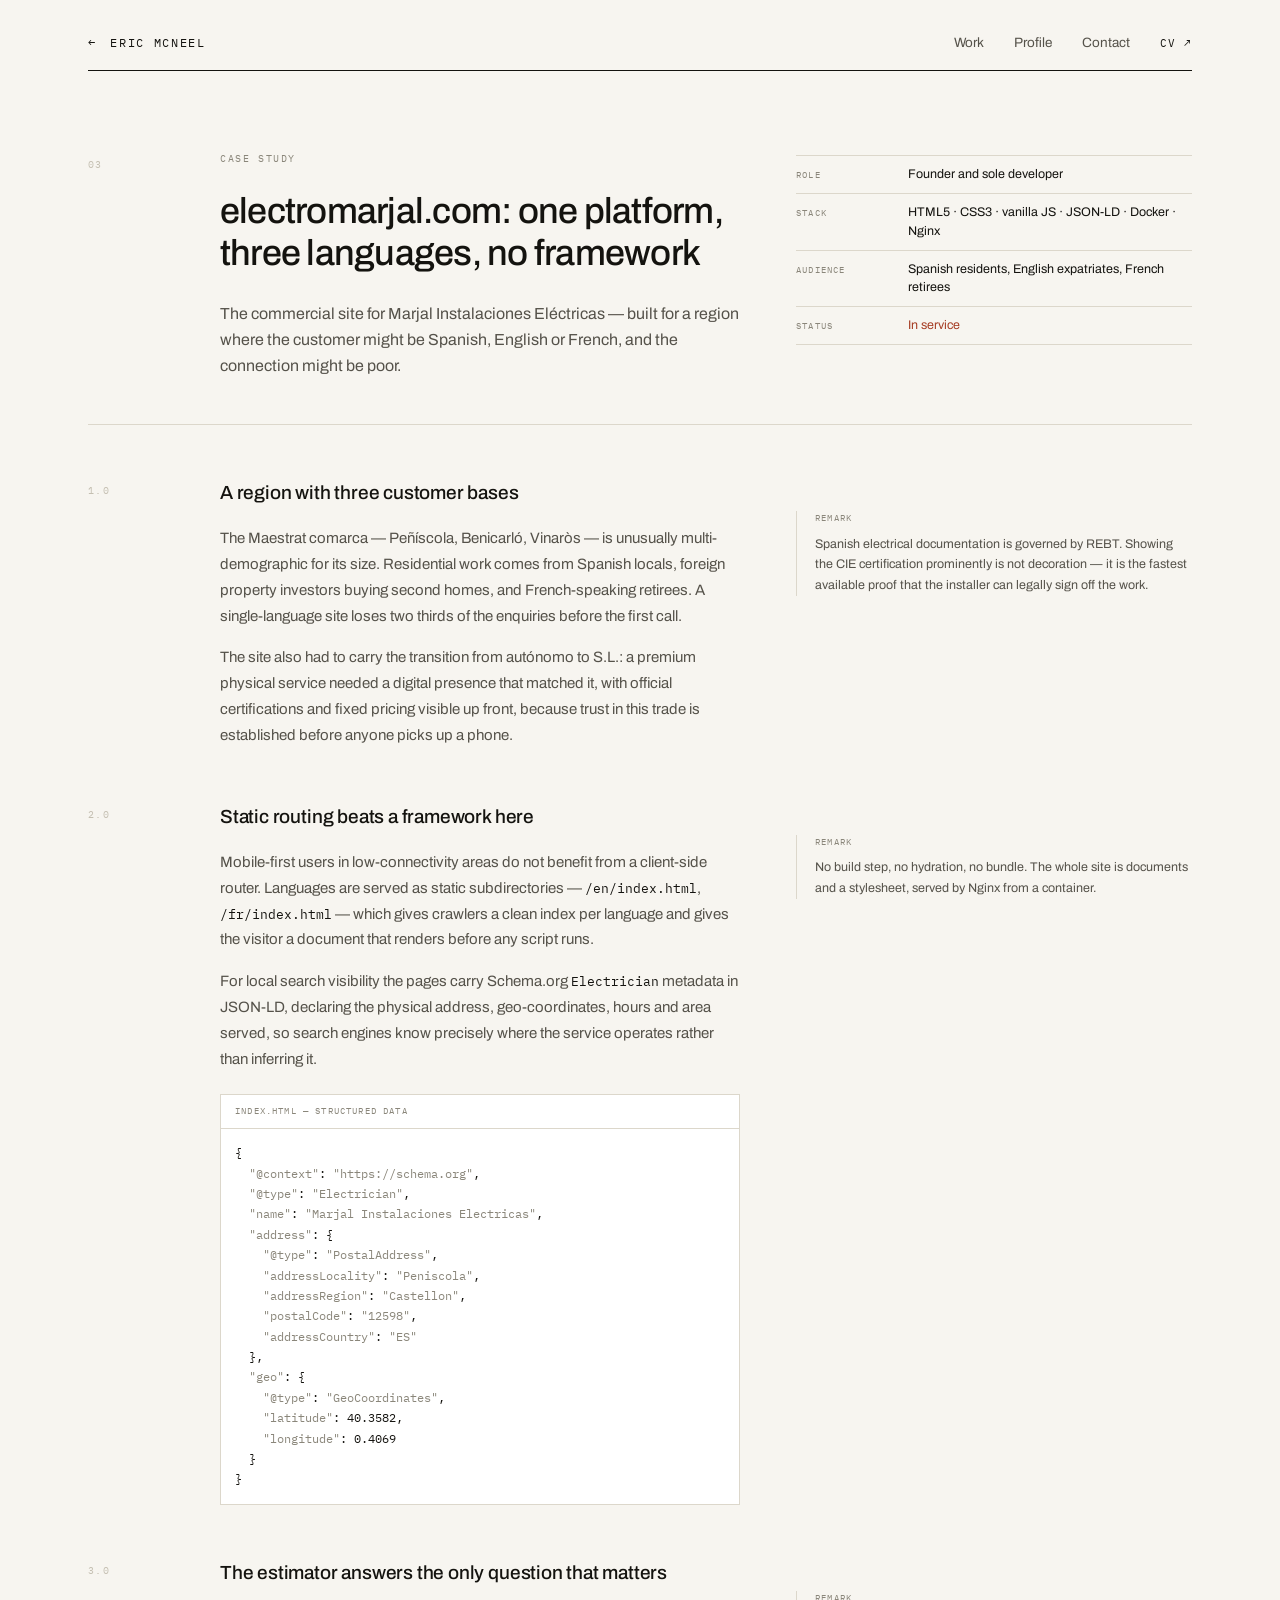
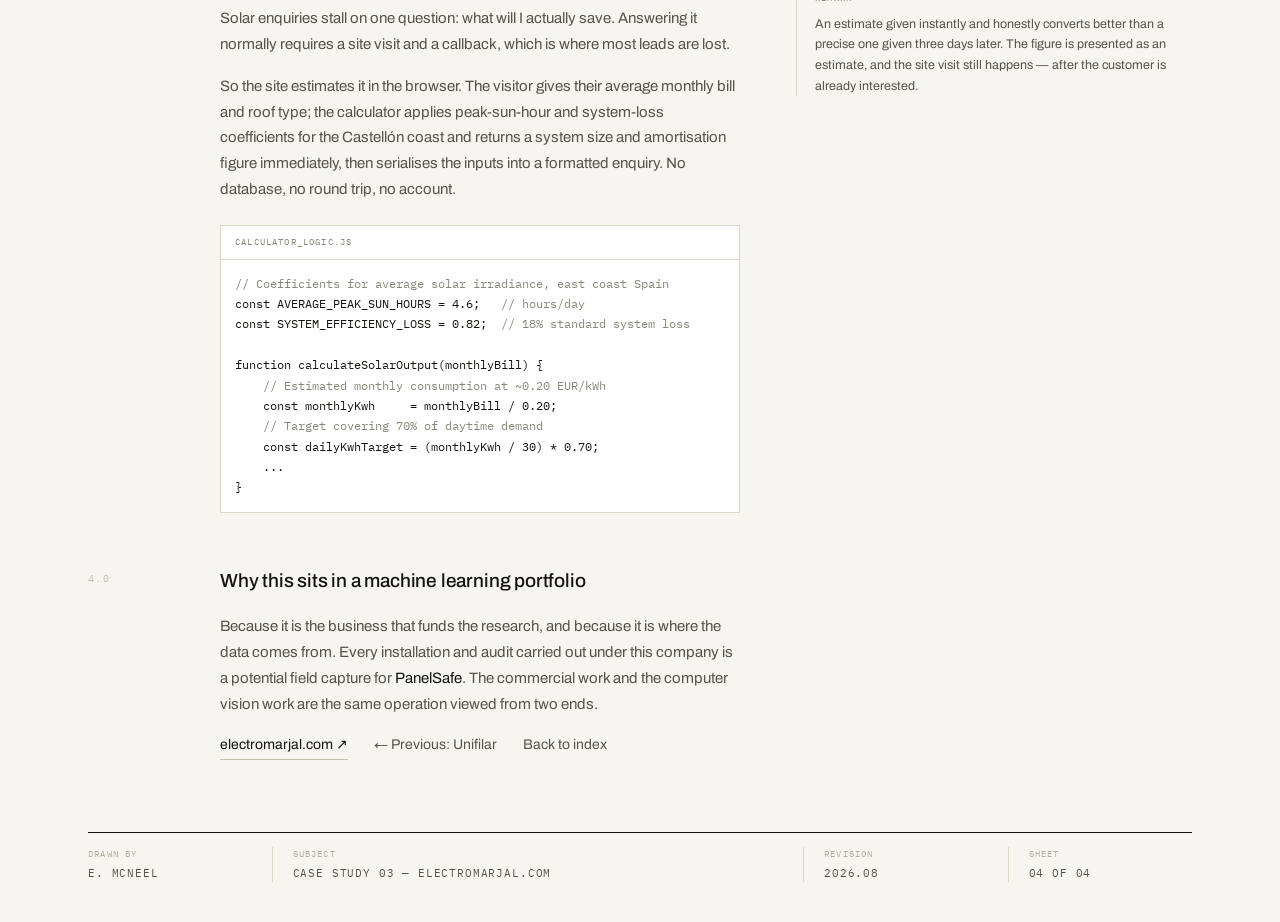
==== commit ec229cdb: "fix(portfolio): drop hybrid availability and unregistered "SL" suffix Site copy predated two 2026-09" ====
--- a/projects/electromarjal_case_study.html
+++ b/projects/electromarjal_case_study.html
@@ -42,7 +42,7 @@
         <div>
             <p class="label">Case study</p>
             <h1>electromarjal.com: one platform, three languages, no framework</h1>
-            <p class="doc-head__sub">The commercial site for Marjal Instalaciones El&#233;ctricas SL &#8212; built for a region where the customer might be Spanish, English or French, and the connection might be poor.</p>
+            <p class="doc-head__sub">The commercial site for Marjal Instalaciones El&#233;ctricas &#8212; built for a region where the customer might be Spanish, English or French, and the connection might be poor.</p>
         </div>
         <div>
             <div class="spec spec--head">
@@ -97,7 +97,7 @@
 <pre>{
   <span class="cm">"@context"</span>: <span class="cm">"https://schema.org"</span>,
   <span class="cm">"@type"</span>: <span class="cm">"Electrician"</span>,
-  <span class="cm">"name"</span>: <span class="cm">"Marjal Instalaciones Electricas SL"</span>,
+  <span class="cm">"name"</span>: <span class="cm">"Marjal Instalaciones Electricas"</span>,
   <span class="cm">"address"</span>: {
     <span class="cm">"@type"</span>: <span class="cm">"PostalAddress"</span>,
     <span class="cm">"addressLocality"</span>: <span class="cm">"Peniscola"</span>,
